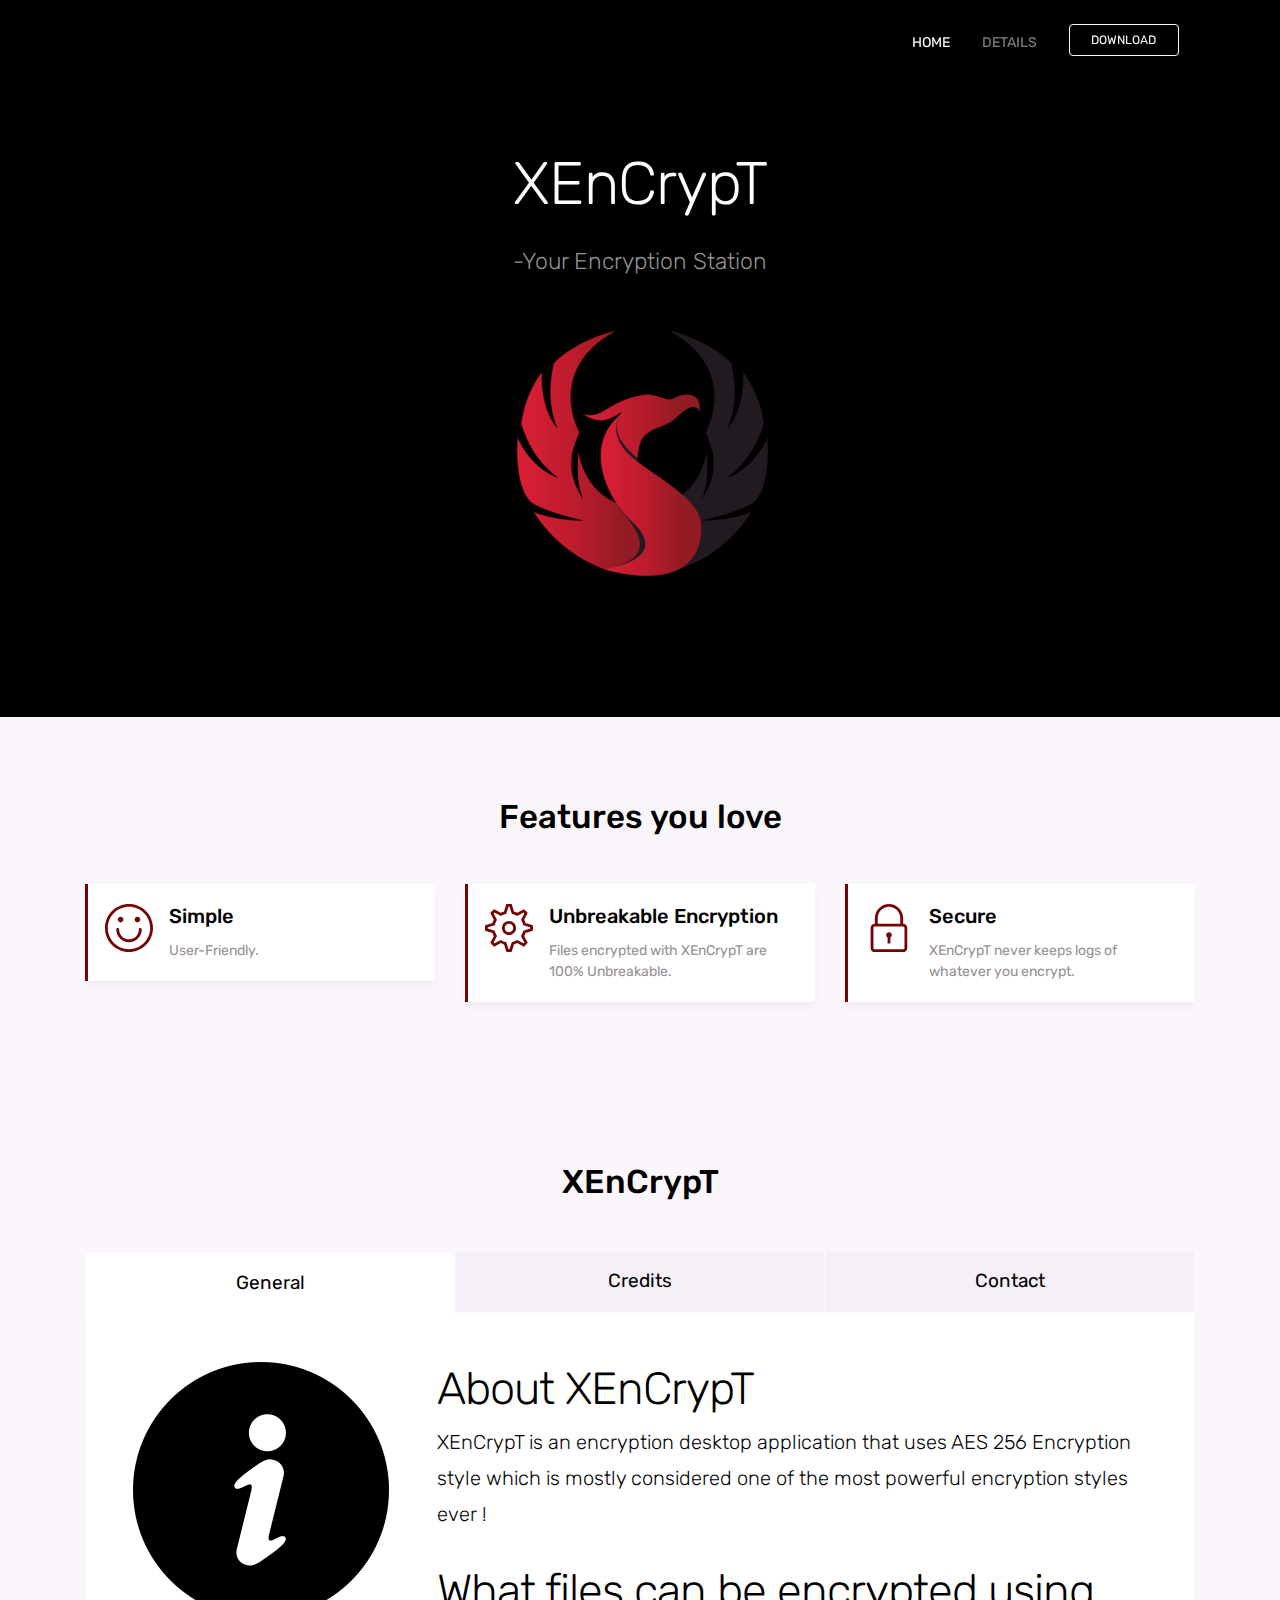
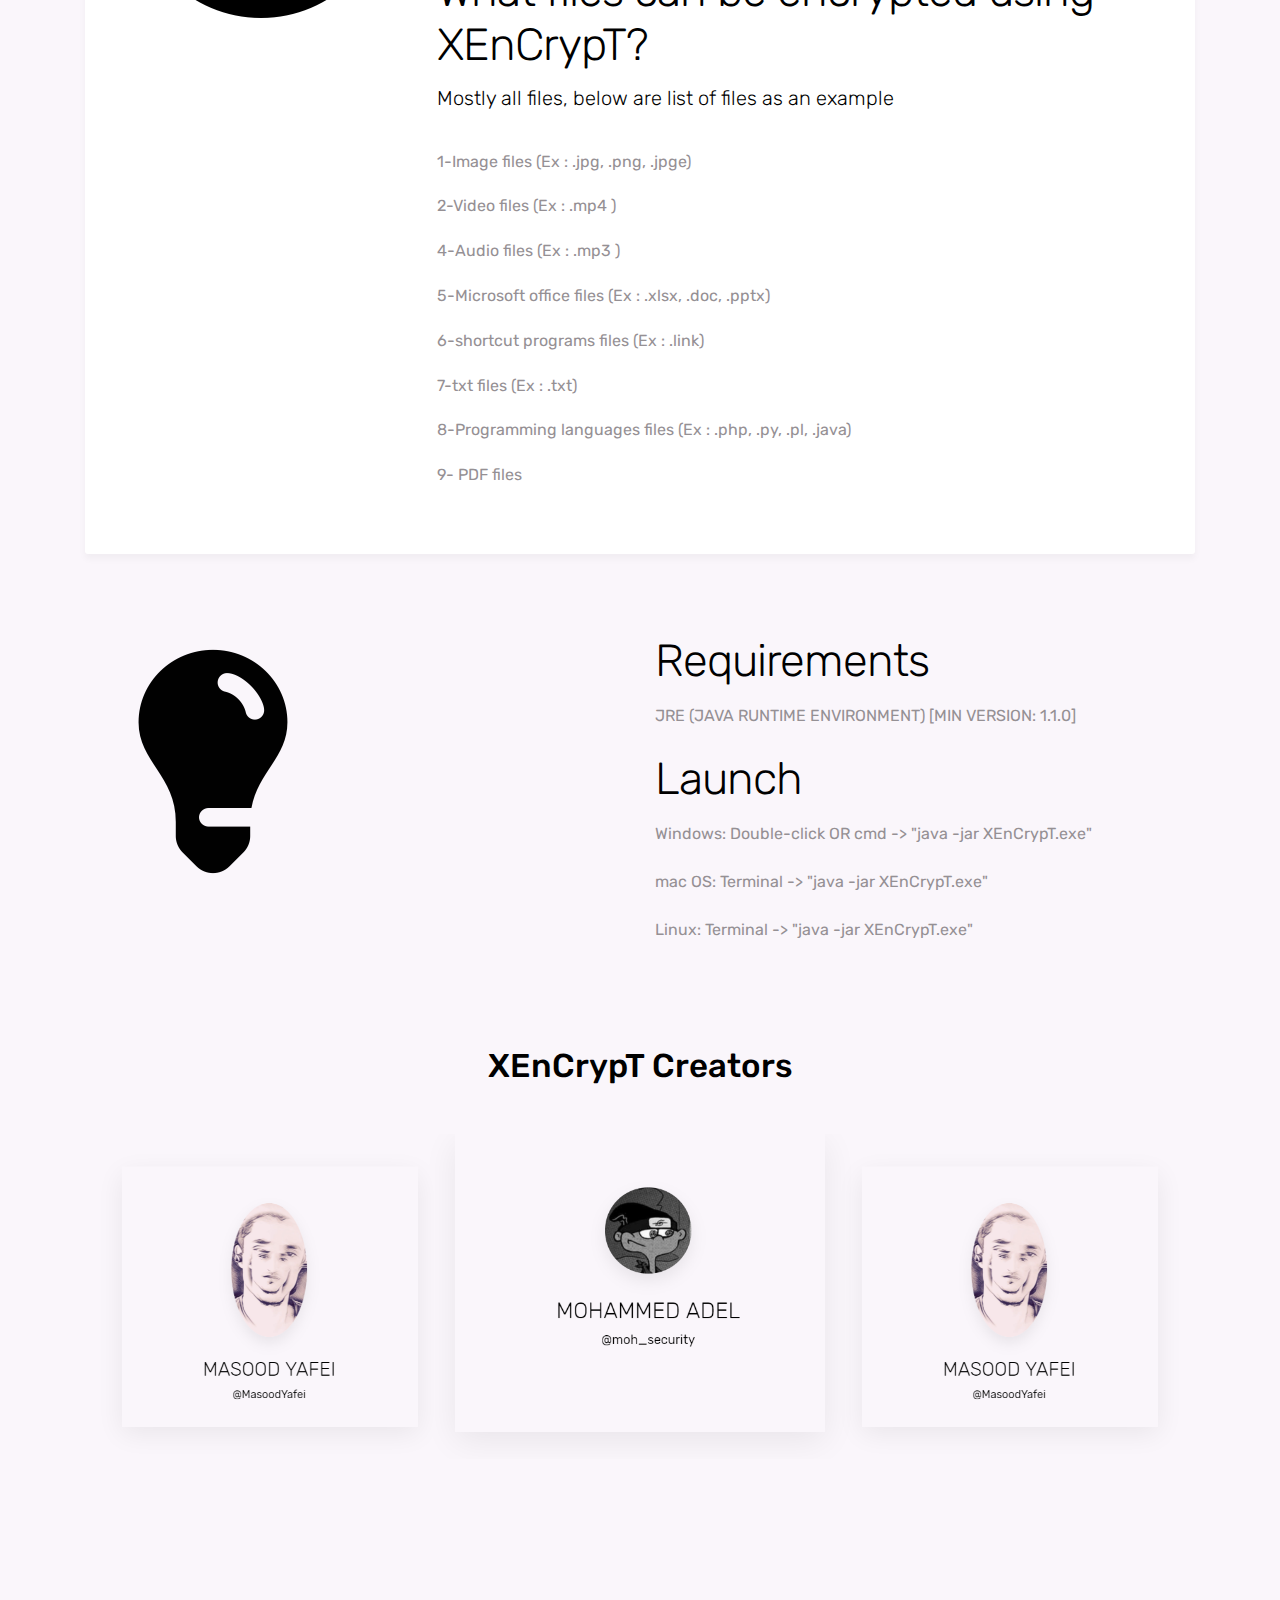
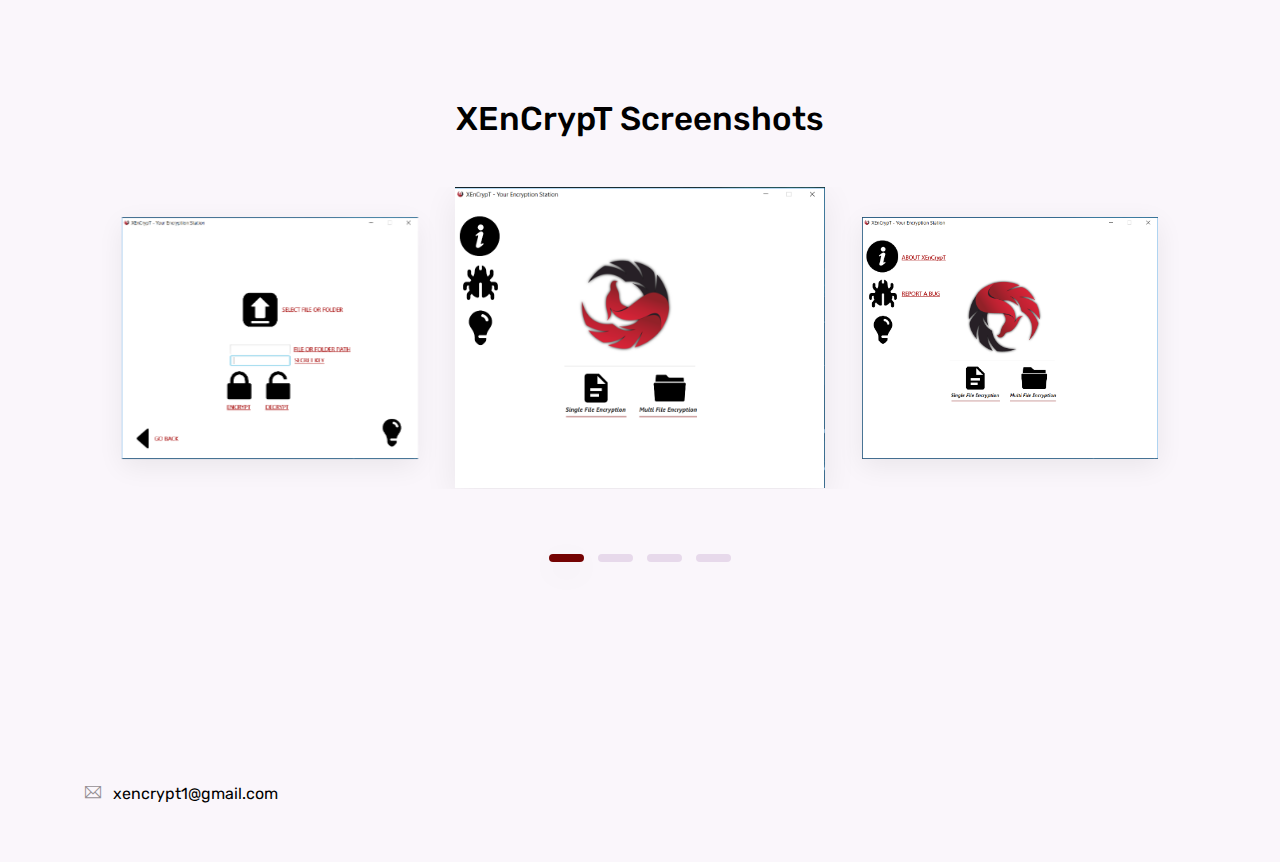
==== index.html @ 6483e91a "XEnCrypT" ====
<!doctype html>
<html lang="en">
<!--



 -->

<head>
    <link rel="icon" href="images/dualphone.png">
    <title>XEnCrypT - Your Encryption Station</title>
    <!-- Required meta tags -->
    <meta charset="utf-8">
    <meta name="viewport" content="width=device-width, initial-scale=1, shrink-to-fit=no">
    <meta name="description" content="XEnCrypT - Your Encryption Station">
    <meta name="keywords" content="HTML5, bootstrap, mobile, app, landing, ios, android, responsive">

    <!-- Font -->
    <link rel="dns-prefetch" href="//fonts.googleapis.com">
    <link href="https://fonts.googleapis.com/css?family=Rubik:300,400,500" rel="stylesheet">

    <!-- Bootstrap CSS -->
    <link rel="stylesheet" href="css/bootstrap.min.css">
    <!-- Themify Icons -->
    <link rel="stylesheet" href="css/themify-icons.css">
    <!-- Owl carousel -->
    <link rel="stylesheet" href="css/owl.carousel.min.css">
    <!-- Main css -->
    <link href="css/style.css" rel="stylesheet">
</head>

<body data-spy="scroll" data-target="#navbar" data-offset="30">

    <!-- Nav Menu -->

    <div class="nav-menu fixed-top">
        <div class="container">
            <div class="row">
                <div class="col-md-12">
                    <nav class="navbar navbar-dark navbar-expand-lg">
                        <a class="navbar-brand" href="index.html"></a> <button class="navbar-toggler" type="button" data-toggle="collapse" data-target="#navbar" aria-controls="navbar" aria-expanded="false" aria-label="Toggle navigation"> <span class="navbar-toggler-icon"></span> </button>
                        <div class="collapse navbar-collapse" id="navbar">
                            <ul class="navbar-nav ml-auto">
                                <li class="nav-item"> <a class="nav-link active" href="#home">HOME <span class="sr-only">(current)</span></a> </li>
                                <li class="nav-item"> <a class="nav-link" href="#features">DETAILS</a> </li>
                                <li class="nav-item"><a href="https://github.com/XEnCrypT1/XEnCrypT1.github.io/raw/master/XEnCrypT.zip" class="btn btn-outline-light my-3 my-sm-0 ml-lg-3">Download</a></li>
                            </ul>
                        </div>
                    </nav>
                </div>
            </div>
        </div>
    </div>


    <header class="bg-gradient" id="home">
        <div class="container mt-5">
            <h1>XEnCrypT</h1>
            <p class="tagline">-Your Encryption Station </p>
        </div>
        <div class="img-holder mt-3"><img src="images/dualphone.png" alt="phone" class="img-fluid"></div>
    </header>

    </div>

    <div class="section light-bg" id="features">


        <div class="container">

            <div class="section-title">
                <h3>Features you love</h3>
            </div>


            <div class="row">
                <div class="col-12 col-lg-4">
                    <div class="card features">
                        <div class="card-body">
                            <div class="media">
                                <span class="ti-face-smile gradient-fill ti-3x mr-3"></span>
                                <div class="media-body">
                                    <h4 class="card-title">Simple</h4>
                                    <p class="card-text">User-Friendly.</p>
                                </div>
                            </div>
                        </div>
                    </div>
                </div>
                <div class="col-12 col-lg-4">
                    <div class="card features">
                        <div class="card-body">
                            <div class="media">
                                <span class="ti-settings gradient-fill ti-3x mr-3"></span>
                                <div class="media-body">
                                    <h4 class="card-title">Unbreakable Encryption</h4>
                                    <p class="card-text">Files encrypted with XEnCrypT are 100% Unbreakable.</p>
                                </div>
                            </div>
                        </div>
                    </div>
                </div>
                <div class="col-12 col-lg-4">
                    <div class="card features">
                        <div class="card-body">
                            <div class="media">
                                <span class="ti-lock gradient-fill ti-3x mr-3"></span>
                                <div class="media-body">
                                    <h4 class="card-title">Secure</h4>
                                    <p class="card-text">XEnCrypT never keeps logs of whatever you encrypt. </p>
                                </div>
                            </div>
                        </div>
                    </div>
                </div>
            </div>

        </div>



    </div>


    <div class="section light-bg">
        <div class="container">
            <div class="section-title">
                <h3>XEnCrypT</h3>
            </div>

            <ul class="nav nav-tabs nav-justified" role="tablist">
                <li class="nav-item">
                    <a class="nav-link active" data-toggle="tab" href="#communication">General</a>
                </li>
                <li class="nav-item">
                    <a class="nav-link" data-toggle="tab" href="#schedule">Credits</a>
                </li>
                <li class="nav-item">
                    <a class="nav-link" data-toggle="tab" href="#messages">Contact</a>
                </li>
            </ul>
            <div class="tab-content">
                <div class="tab-pane fade show active" id="communication">
                    <div class="d-flex flex-column flex-lg-row">
                        <img src="images/About.png" alt="graphic" class="img-fluid rounded align-self-start mr-lg-5 mb-5 mb-lg-0">
                        <div>

                            <h2>About XEnCrypT</h2>
                            <p class="lead">XEnCrypT is an encryption desktop application that uses AES 256 Encryption style which is mostly considered one of the most powerful encryption styles ever !
                            </p>
                            <h2>What files can be encrypted using XEnCrypT?</h2>
                            <p class="lead">Mostly all files, below are list of files as an example </p>
                            <p>
                            1-Image files (Ex : .jpg, .png, .jpge)
                            </p>
                            <p>2-Video files (Ex : .mp4 )</p>
                            <p>4-Audio files (Ex : .mp3 )</p>                                    
                            <p>5-Microsoft office files (Ex : .xlsx, .doc, .pptx)</p>
                            <p>6-shortcut programs files (Ex : .link)</p>
                            <p>7-txt files (Ex : .txt)</p>
                            <p>8-Programming languages files (Ex : .php, .py, .pl, .java)</p>
                            <p> 9- PDF files</p>
                        </div>
                    </div>
                </div>
                <div class="tab-pane fade" id="schedule">
                    <div class="d-flex flex-column flex-lg-row">
                            <img src="images/credits.png" alt="graphic" class="img-fluid rounded align-self-start mr-lg-5 mb-5 mb-lg-0">
                        <div>
                            <h2>Credits To</h2>
                            <p>Ebrahim - <a href="https://twitter.com/king_alnhzh">@king_alnhzh</a></p>
                                    
                            </p>
                        </div>
                    </div>
                </div>
                <div class="tab-pane fade" id="messages">
                    <div class="d-flex flex-column flex-lg-row">
                        <img src="images/bug.png" alt="graphic" class="img-fluid rounded align-self-start mr-lg-5 mb-5 mb-lg-0">
                        <br></br>
                        <img src="images/idea.png" alt="graphic" class="img-fluid rounded align-self-start mr-lg-5 mb-5 mb-lg-0">
                        <div>
                            <h2>Report a bug in XEnCrypT?</h2>
                            <p class="lead">Please follow the instructions below</p>
                            <p>Email To: xencrypt1@gmail.com</p>
                            <p>Subject: XEnCrypT - Bug Report</p>
                            <p>Body: Include as much information as you can.</p>
                            <p>Attach: Please Attach some pics of the bug.</p>
                            <p>Thank you!</p>
                            <h2>Share an idea?</h2>
                            <p>Email your idea To: xencrypt1@gmail.com</p>
                        </div>
                    </div>
                </div>


        </div>
    </div>
    <!-- // end .section -->

    <div class="section">

        <div class="container">
            <div class="row">
                <div class="col-md-6">
                    <img src="images/hint.png" alt="dual phone" class="img-fluid">
                </div>
                <div class="col-md-6 d-flex align-items-center">
                    <div>
                        
                        <h2>Requirements</h2>
                        <a href="http://www.oracle.com/technetwork/java/javase/downloads/jre8-downloads-2133155.html"><p class="mb-4">JRE (JAVA RUNTIME ENVIRONMENT) [MIN VERSION: 1.1.0]</p></a>
                        <h2>Launch</h2>
                        <p class="mb-4">Windows: Double-click OR cmd -> "java -jar XEnCrypT.exe" </p>
                        <p class="mb-4">mac OS: Terminal -> "java -jar XEnCrypT.exe"</p>
                        <p class="mb-4">Linux: Terminal -> "java -jar XEnCrypT.exe"</p>
                </div>
            </div>

        </div>

    </div>



    <div class="section light-bg" id="gallery">
        <div class="container">
            <div class="section-title">
                <h3>XEnCrypT Creators</h3>
            </div>

            <div class="img-gallery owl-carousel owl-theme">
                <a href="https://twitter.com/moh_security"><img src="images/moh.png" alt="image"></a>
                <a href="https://twitter.com/MasoodYafei"><img src="images/mass.png" alt="image"></a>
            </div>

        </div>

    </div>

    </div>
    <!-- // end .section -->


    <div class="section light-bg" id="gallery">
        <div class="container">
            <div class="section-title">
                <h3>XEnCrypT Screenshots</h3>
            </div>

            <div class="img-gallery owl-carousel owl-theme">
                <img src="images/screen1.png" alt="image">
                <img src="images/screen2.png" alt="image">
                <img src="images/screen3.png" alt="image">
                <img src="images/screen4.png" alt="image">
            </div>

        </div>

    </div>
    <!-- // end .section -->







        </div>

    </div>
    <!-- // end .section -->



    <div class="light-bg py-5" id="contact">
        <div class="container">
            <div class="row">
                <div class="col-lg-6 text-center text-lg-left">
                    <div class=" d-block d-sm-inline-block">
                        <p class="mb-2">
                            <span class="ti-email mr-2"></span> <a class="mr-4" href="mailto:xencrypt1@gmail.com">xencrypt1@gmail.com</a>
                        </p>
                    </div>

                </div>
            </div>

        </div>

    </div>
    <!-- // end .section -->


    <!-- jQuery and Bootstrap -->
    <script src="js/jquery-3.2.1.min.js"></script>
    <script src="js/bootstrap.bundle.min.js"></script>
    <!-- Plugins JS -->
    <script src="js/owl.carousel.min.js"></script>
    <!-- Custom JS -->
    <script src="js/script.js"></script>

</body>

</html>
---- css/themify-icons.css ----
@font-face {
    font-family: 'themify';
    src: url('../fonts/themify.eot?-fvbane');
    src: url('../fonts/themify.eot?#iefix-fvbane') format('embedded-opentype'), url('../fonts/themify.woff?-fvbane') format('woff'), url('../fonts/themify.ttf?-fvbane') format('truetype'), url('../fonts/themify.svg?-fvbane#themify') format('svg');
    font-weight: normal;
    font-style: normal;
}

[class^="ti-"],
[class*=" ti-"] {
    font-family: 'themify';
    speak: none;
    font-style: normal;
    font-weight: normal;
    font-variant: normal;
    text-transform: none;
    line-height: 1;
    /* Better Font Rendering =========== */
    -webkit-font-smoothing: antialiased;
    -moz-osx-font-smoothing: grayscale;
}

.ti-wand:before {
    content: "\e600";
}

.ti-volume:before {
    content: "\e601";
}

.ti-user:before {
    content: "\e602";
}

.ti-unlock:before {
    content: "\e603";
}

.ti-unlink:before {
    content: "\e604";
}

.ti-trash:before {
    content: "\e605";
}

.ti-thought:before {
    content: "\e606";
}

.ti-target:before {
    content: "\e607";
}

.ti-tag:before {
    content: "\e608";
}

.ti-tablet:before {
    content: "\e609";
}

.ti-star:before {
    content: "\e60a";
}

.ti-spray:before {
    content: "\e60b";
}

.ti-signal:before {
    content: "\e60c";
}

.ti-shopping-cart:before {
    content: "\e60d";
}

.ti-shopping-cart-full:before {
    content: "\e60e";
}

.ti-settings:before {
    content: "\e60f";
}

.ti-search:before {
    content: "\e610";
}

.ti-zoom-in:before {
    content: "\e611";
}

.ti-zoom-out:before {
    content: "\e612";
}

.ti-cut:before {
    content: "\e613";
}

.ti-ruler:before {
    content: "\e614";
}

.ti-ruler-pencil:before {
    content: "\e615";
}

.ti-ruler-alt:before {
    content: "\e616";
}

.ti-bookmark:before {
    content: "\e617";
}

.ti-bookmark-alt:before {
    content: "\e618";
}

.ti-reload:before {
    content: "\e619";
}

.ti-plus:before {
    content: "\e61a";
}

.ti-pin:before {
    content: "\e61b";
}

.ti-pencil:before {
    content: "\e61c";
}

.ti-pencil-alt:before {
    content: "\e61d";
}

.ti-paint-roller:before {
    content: "\e61e";
}

.ti-paint-bucket:before {
    content: "\e61f";
}

.ti-na:before {
    content: "\e620";
}

.ti-mobile:before {
    content: "\e621";
}

.ti-minus:before {
    content: "\e622";
}

.ti-medall:before {
    content: "\e623";
}

.ti-medall-alt:before {
    content: "\e624";
}

.ti-marker:before {
    content: "\e625";
}

.ti-marker-alt:before {
    content: "\e626";
}

.ti-arrow-up:before {
    content: "\e627";
}

.ti-arrow-right:before {
    content: "\e628";
}

.ti-arrow-left:before {
    content: "\e629";
}

.ti-arrow-down:before {
    content: "\e62a";
}

.ti-lock:before {
    content: "\e62b";
}

.ti-location-arrow:before {
    content: "\e62c";
}

.ti-link:before {
    content: "\e62d";
}

.ti-layout:before {
    content: "\e62e";
}

.ti-layers:before {
    content: "\e62f";
}

.ti-layers-alt:before {
    content: "\e630";
}

.ti-key:before {
    content: "\e631";
}

.ti-import:before {
    content: "\e632";
}

.ti-image:before {
    content: "\e633";
}

.ti-heart:before {
    content: "\e634";
}

.ti-heart-broken:before {
    content: "\e635";
}

.ti-hand-stop:before {
    content: "\e636";
}

.ti-hand-open:before {
    content: "\e637";
}

.ti-hand-drag:before {
    content: "\e638";
}

.ti-folder:before {
    content: "\e639";
}

.ti-flag:before {
    content: "\e63a";
}

.ti-flag-alt:before {
    content: "\e63b";
}

.ti-flag-alt-2:before {
    content: "\e63c";
}

.ti-eye:before {
    content: "\e63d";
}

.ti-export:before {
    content: "\e63e";
}

.ti-exchange-vertical:before {
    content: "\e63f";
}

.ti-desktop:before {
    content: "\e640";
}

.ti-cup:before {
    content: "\e641";
}

.ti-crown:before {
    content: "\e642";
}

.ti-comments:before {
    content: "\e643";
}

.ti-comment:before {
    content: "\e644";
}

.ti-comment-alt:before {
    content: "\e645";
}

.ti-close:before {
    content: "\e646";
}

.ti-clip:before {
    content: "\e647";
}

.ti-angle-up:before {
    content: "\e648";
}

.ti-angle-right:before {
    content: "\e649";
}

.ti-angle-left:before {
    content: "\e64a";
}

.ti-angle-down:before {
    content: "\e64b";
}

.ti-check:before {
    content: "\e64c";
}

.ti-check-box:before {
    content: "\e64d";
}

.ti-camera:before {
    content: "\e64e";
}

.ti-announcement:before {
    content: "\e64f";
}

.ti-brush:before {
    content: "\e650";
}

.ti-briefcase:before {
    content: "\e651";
}

.ti-bolt:before {
    content: "\e652";
}

.ti-bolt-alt:before {
    content: "\e653";
}

.ti-blackboard:before {
    content: "\e654";
}

.ti-bag:before {
    content: "\e655";
}

.ti-move:before {
    content: "\e656";
}

.ti-arrows-vertical:before {
    content: "\e657";
}

.ti-arrows-horizontal:before {
    content: "\e658";
}

.ti-fullscreen:before {
    content: "\e659";
}

.ti-arrow-top-right:before {
    content: "\e65a";
}

.ti-arrow-top-left:before {
    content: "\e65b";
}

.ti-arrow-circle-up:before {
    content: "\e65c";
}

.ti-arrow-circle-right:before {
    content: "\e65d";
}

.ti-arrow-circle-left:before {
    content: "\e65e";
}

.ti-arrow-circle-down:before {
    content: "\e65f";
}

.ti-angle-double-up:before {
    content: "\e660";
}

.ti-angle-double-right:before {
    content: "\e661";
}

.ti-angle-double-left:before {
    content: "\e662";
}

.ti-angle-double-down:before {
    content: "\e663";
}

.ti-zip:before {
    content: "\e664";
}

.ti-world:before {
    content: "\e665";
}

.ti-wheelchair:before {
    content: "\e666";
}

.ti-view-list:before {
    content: "\e667";
}

.ti-view-list-alt:before {
    content: "\e668";
}

.ti-view-grid:before {
    content: "\e669";
}

.ti-uppercase:before {
    content: "\e66a";
}

.ti-upload:before {
    content: "\e66b";
}

.ti-underline:before {
    content: "\e66c";
}

.ti-truck:before {
    content: "\e66d";
}

.ti-timer:before {
    content: "\e66e";
}

.ti-ticket:before {
    content: "\e66f";
}

.ti-thumb-up:before {
    content: "\e670";
}

.ti-thumb-down:before {
    content: "\e671";
}

.ti-text:before {
    content: "\e672";
}

.ti-stats-up:before {
    content: "\e673";
}

.ti-stats-down:before {
    content: "\e674";
}

.ti-split-v:before {
    content: "\e675";
}

.ti-split-h:before {
    content: "\e676";
}

.ti-smallcap:before {
    content: "\e677";
}

.ti-shine:before {
    content: "\e678";
}

.ti-shift-right:before {
    content: "\e679";
}

.ti-shift-left:before {
    content: "\e67a";
}

.ti-shield:before {
    content: "\e67b";
}

.ti-notepad:before {
    content: "\e67c";
}

.ti-server:before {
    content: "\e67d";
}

.ti-quote-right:before {
    content: "\e67e";
}

.ti-quote-left:before {
    content: "\e67f";
}

.ti-pulse:before {
    content: "\e680";
}

.ti-printer:before {
    content: "\e681";
}

.ti-power-off:before {
    content: "\e682";
}

.ti-plug:before {
    content: "\e683";
}

.ti-pie-chart:before {
    content: "\e684";
}

.ti-paragraph:before {
    content: "\e685";
}

.ti-panel:before {
    content: "\e686";
}

.ti-package:before {
    content: "\e687";
}

.ti-music:before {
    content: "\e688";
}

.ti-music-alt:before {
    content: "\e689";
}

.ti-mouse:before {
    content: "\e68a";
}

.ti-mouse-alt:before {
    content: "\e68b";
}

.ti-money:before {
    content: "\e68c";
}

.ti-microphone:before {
    content: "\e68d";
}

.ti-menu:before {
    content: "\e68e";
}

.ti-menu-alt:before {
    content: "\e68f";
}

.ti-map:before {
    content: "\e690";
}

.ti-map-alt:before {
    content: "\e691";
}

.ti-loop:before {
    content: "\e692";
}

.ti-location-pin:before {
    content: "\e693";
}

.ti-list:before {
    content: "\e694";
}

.ti-light-bulb:before {
    content: "\e695";
}

.ti-Italic:before {
    content: "\e696";
}

.ti-info:before {
    content: "\e697";
}

.ti-infinite:before {
    content: "\e698";
}

.ti-id-badge:before {
    content: "\e699";
}

.ti-hummer:before {
    content: "\e69a";
}

.ti-home:before {
    content: "\e69b";
}

.ti-help:before {
    content: "\e69c";
}

.ti-headphone:before {
    content: "\e69d";
}

.ti-harddrives:before {
    content: "\e69e";
}

.ti-harddrive:before {
    content: "\e69f";
}

.ti-gift:before {
    content: "\e6a0";
}

.ti-game:before {
    content: "\e6a1";
}

.ti-filter:before {
    content: "\e6a2";
}

.ti-files:before {
    content: "\e6a3";
}

.ti-file:before {
    content: "\e6a4";
}

.ti-eraser:before {
    content: "\e6a5";
}

.ti-envelope:before {
    content: "\e6a6";
}

.ti-download:before {
    content: "\e6a7";
}

.ti-direction:before {
    content: "\e6a8";
}

.ti-direction-alt:before {
    content: "\e6a9";
}

.ti-dashboard:before {
    content: "\e6aa";
}

.ti-control-stop:before {
    content: "\e6ab";
}

.ti-control-shuffle:before {
    content: "\e6ac";
}

.ti-control-play:before {
    content: "\e6ad";
}

.ti-control-pause:before {
    content: "\e6ae";
}

.ti-control-forward:before {
    content: "\e6af";
}

.ti-control-backward:before {
    content: "\e6b0";
}

.ti-cloud:before {
    content: "\e6b1";
}

.ti-cloud-up:before {
    content: "\e6b2";
}

.ti-cloud-down:before {
    content: "\e6b3";
}

.ti-clipboard:before {
    content: "\e6b4";
}

.ti-car:before {
    content: "\e6b5";
}

.ti-calendar:before {
    content: "\e6b6";
}

.ti-book:before {
    content: "\e6b7";
}

.ti-bell:before {
    content: "\e6b8";
}

.ti-basketball:before {
    content: "\e6b9";
}

.ti-bar-chart:before {
    content: "\e6ba";
}

.ti-bar-chart-alt:before {
    content: "\e6bb";
}

.ti-back-right:before {
    content: "\e6bc";
}

.ti-back-left:before {
    content: "\e6bd";
}

.ti-arrows-corner:before {
    content: "\e6be";
}

.ti-archive:before {
    content: "\e6bf";
}

.ti-anchor:before {
    content: "\e6c0";
}

.ti-align-right:before {
    content: "\e6c1";
}

.ti-align-left:before {
    content: "\e6c2";
}

.ti-align-justify:before {
    content: "\e6c3";
}

.ti-align-center:before {
    content: "\e6c4";
}

.ti-alert:before {
    content: "\e6c5";
}

.ti-alarm-clock:before {
    content: "\e6c6";
}

.ti-agenda:before {
    content: "\e6c7";
}

.ti-write:before {
    content: "\e6c8";
}

.ti-window:before {
    content: "\e6c9";
}

.ti-widgetized:before {
    content: "\e6ca";
}

.ti-widget:before {
    content: "\e6cb";
}

.ti-widget-alt:before {
    content: "\e6cc";
}

.ti-wallet:before {
    content: "\e6cd";
}

.ti-video-clapper:before {
    content: "\e6ce";
}

.ti-video-camera:before {
    content: "\e6cf";
}

.ti-vector:before {
    content: "\e6d0";
}

.ti-themify-logo:before {
    content: "\e6d1";
}

.ti-themify-favicon:before {
    content: "\e6d2";
}

.ti-themify-favicon-alt:before {
    content: "\e6d3";
}

.ti-support:before {
    content: "\e6d4";
}

.ti-stamp:before {
    content: "\e6d5";
}

.ti-split-v-alt:before {
    content: "\e6d6";
}

.ti-slice:before {
    content: "\e6d7";
}

.ti-shortcode:before {
    content: "\e6d8";
}

.ti-shift-right-alt:before {
    content: "\e6d9";
}

.ti-shift-left-alt:before {
    content: "\e6da";
}

.ti-ruler-alt-2:before {
    content: "\e6db";
}

.ti-receipt:before {
    content: "\e6dc";
}

.ti-pin2:before {
    content: "\e6dd";
}

.ti-pin-alt:before {
    content: "\e6de";
}

.ti-pencil-alt2:before {
    content: "\e6df";
}

.ti-palette:before {
    content: "\e6e0";
}

.ti-more:before {
    content: "\e6e1";
}

.ti-more-alt:before {
    content: "\e6e2";
}

.ti-microphone-alt:before {
    content: "\e6e3";
}

.ti-magnet:before {
    content: "\e6e4";
}

.ti-line-double:before {
    content: "\e6e5";
}

.ti-line-dotted:before {
    content: "\e6e6";
}

.ti-line-dashed:before {
    content: "\e6e7";
}

.ti-layout-width-full:before {
    content: "\e6e8";
}

.ti-layout-width-default:before {
    content: "\e6e9";
}

.ti-layout-width-default-alt:before {
    content: "\e6ea";
}

.ti-layout-tab:before {
    content: "\e6eb";
}

.ti-layout-tab-window:before {
    content: "\e6ec";
}

.ti-layout-tab-v:before {
    content: "\e6ed";
}

.ti-layout-tab-min:before {
    content: "\e6ee";
}

.ti-layout-slider:before {
    content: "\e6ef";
}

.ti-layout-slider-alt:before {
    content: "\e6f0";
}

.ti-layout-sidebar-right:before {
    content: "\e6f1";
}

.ti-layout-sidebar-none:before {
    content: "\e6f2";
}

.ti-layout-sidebar-left:before {
    content: "\e6f3";
}

.ti-layout-placeholder:before {
    content: "\e6f4";
}

.ti-layout-menu:before {
    content: "\e6f5";
}

.ti-layout-menu-v:before {
    content: "\e6f6";
}

.ti-layout-menu-separated:before {
    content: "\e6f7";
}

.ti-layout-menu-full:before {
    content: "\e6f8";
}

.ti-layout-media-right-alt:before {
    content: "\e6f9";
}

.ti-layout-media-right:before {
    content: "\e6fa";
}

.ti-layout-media-overlay:before {
    content: "\e6fb";
}

.ti-layout-media-overlay-alt:before {
    content: "\e6fc";
}

.ti-layout-media-overlay-alt-2:before {
    content: "\e6fd";
}

.ti-layout-media-left-alt:before {
    content: "\e6fe";
}

.ti-layout-media-left:before {
    content: "\e6ff";
}

.ti-layout-media-center-alt:before {
    content: "\e700";
}

.ti-layout-media-center:before {
    content: "\e701";
}

.ti-layout-list-thumb:before {
    content: "\e702";
}

.ti-layout-list-thumb-alt:before {
    content: "\e703";
}

.ti-layout-list-post:before {
    content: "\e704";
}

.ti-layout-list-large-image:before {
    content: "\e705";
}

.ti-layout-line-solid:before {
    content: "\e706";
}

.ti-layout-grid4:before {
    content: "\e707";
}

.ti-layout-grid3:before {
    content: "\e708";
}

.ti-layout-grid2:before {
    content: "\e709";
}

.ti-layout-grid2-thumb:before {
    content: "\e70a";
}

.ti-layout-cta-right:before {
    content: "\e70b";
}

.ti-layout-cta-left:before {
    content: "\e70c";
}

.ti-layout-cta-center:before {
    content: "\e70d";
}

.ti-layout-cta-btn-right:before {
    content: "\e70e";
}

.ti-layout-cta-btn-left:before {
    content: "\e70f";
}

.ti-layout-column4:before {
    content: "\e710";
}

.ti-layout-column3:before {
    content: "\e711";
}

.ti-layout-column2:before {
    content: "\e712";
}

.ti-layout-accordion-separated:before {
    content: "\e713";
}

.ti-layout-accordion-merged:before {
    content: "\e714";
}

.ti-layout-accordion-list:before {
    content: "\e715";
}

.ti-ink-pen:before {
    content: "\e716";
}

.ti-info-alt:before {
    content: "\e717";
}

.ti-help-alt:before {
    content: "\e718";
}

.ti-headphone-alt:before {
    content: "\e719";
}

.ti-hand-point-up:before {
    content: "\e71a";
}

.ti-hand-point-right:before {
    content: "\e71b";
}

.ti-hand-point-left:before {
    content: "\e71c";
}

.ti-hand-point-down:before {
    content: "\e71d";
}

.ti-gallery:before {
    content: "\e71e";
}

.ti-face-smile:before {
    content: "\e71f";
}

.ti-face-sad:before {
    content: "\e720";
}

.ti-credit-card:before {
    content: "\e721";
}

.ti-control-skip-forward:before {
    content: "\e722";
}

.ti-control-skip-backward:before {
    content: "\e723";
}

.ti-control-record:before {
    content: "\e724";
}

.ti-control-eject:before {
    content: "\e725";
}

.ti-comments-smiley:before {
    content: "\e726";
}

.ti-brush-alt:before {
    content: "\e727";
}

.ti-youtube:before {
    content: "\e728";
}

.ti-vimeo:before {
    content: "\e729";
}

.ti-twitter:before {
    content: "\e72a";
}

.ti-time:before {
    content: "\e72b";
}

.ti-tumblr:before {
    content: "\e72c";
}

.ti-skype:before {
    content: "\e72d";
}

.ti-share:before {
    content: "\e72e";
}

.ti-share-alt:before {
    content: "\e72f";
}

.ti-rocket:before {
    content: "\e730";
}

.ti-pinterest:before {
    content: "\e731";
}

.ti-new-window:before {
    content: "\e732";
}

.ti-microsoft:before {
    content: "\e733";
}

.ti-list-ol:before {
    content: "\e734";
}

.ti-linkedin:before {
    content: "\e735";
}

.ti-layout-sidebar-2:before {
    content: "\e736";
}

.ti-layout-grid4-alt:before {
    content: "\e737";
}

.ti-layout-grid3-alt:before {
    content: "\e738";
}

.ti-layout-grid2-alt:before {
    content: "\e739";
}

.ti-layout-column4-alt:before {
    content: "\e73a";
}

.ti-layout-column3-alt:before {
    content: "\e73b";
}

.ti-layout-column2-alt:before {
    content: "\e73c";
}

.ti-instagram:before {
    content: "\e73d";
}

.ti-google:before {
    content: "\e73e";
}

.ti-github:before {
    content: "\e73f";
}

.ti-flickr:before {
    content: "\e740";
}

.ti-facebook:before {
    content: "\e741";
}

.ti-dropbox:before {
    content: "\e742";
}

.ti-dribbble:before {
    content: "\e743";
}

.ti-apple:before {
    content: "\e744";
}

.ti-android:before {
    content: "\e745";
}

.ti-save:before {
    content: "\e746";
}

.ti-save-alt:before {
    content: "\e747";
}

.ti-yahoo:before {
    content: "\e748";
}

.ti-wordpress:before {
    content: "\e749";
}

.ti-vimeo-alt:before {
    content: "\e74a";
}

.ti-twitter-alt:before {
    content: "\e74b";
}

.ti-tumblr-alt:before {
    content: "\e74c";
}

.ti-trello:before {
    content: "\e74d";
}

.ti-stack-overflow:before {
    content: "\e74e";
}

.ti-soundcloud:before {
    content: "\e74f";
}

.ti-sharethis:before {
    content: "\e750";
}

.ti-sharethis-alt:before {
    content: "\e751";
}

.ti-reddit:before {
    content: "\e752";
}

.ti-pinterest-alt:before {
    content: "\e753";
}

.ti-microsoft-alt:before {
    content: "\e754";
}

.ti-linux:before {
    content: "\e755";
}

.ti-jsfiddle:before {
    content: "\e756";
}

.ti-joomla:before {
    content: "\e757";
}

.ti-html5:before {
    content: "\e758";
}

.ti-flickr-alt:before {
    content: "\e759";
}

.ti-email:before {
    content: "\e75a";
}

.ti-drupal:before {
    content: "\e75b";
}

.ti-dropbox-alt:before {
    content: "\e75c";
}

.ti-css3:before {
    content: "\e75d";
}

.ti-rss:before {
    content: "\e75e";
}

.ti-rss-alt:before {
    content: "\e75f";
}

.ti-lg {
    font-size: 1.33333333em;
    line-height: 0.75em;
    vertical-align: -15%;
}

.ti-2x {
    font-size: 2em;
}

.ti-3x {
    font-size: 3em;
}

.ti-4x {
    font-size: 4em;
}

.ti-5x {
    font-size: 5em;
}
---- css/style.css ----
@charset "UTF-8";

/*

Style   : MobApp CSS
Version : 1.0
Author  : Surjith S M
URI     : https://surjithctly.in/

Copyright © All rights Reserved 

*/


/*------------------------
[TABLE OF CONTENTS]
    
1. GLOBAL STYLES
2. NAVBAR
3. HERO
4. TABS
5. TESTIMONIALS
6. IMAGE GALLERY
7. PRICING
8. CALL TO ACTION
9. FOOTER

------------------------*/


/* GLOBAL
----------------------*/

body {
    font-family: 'Rubik', sans-serif;
    position: relative;
}

a {
    color: #000000;
}

a:hover,
a:focus {
    color: #000000;
}

h1 {
    font-size: 60px;
    font-weight: 300;
    letter-spacing: -1px;
    margin-bottom: 1.5rem;
}

h2 {
    font-size: 45px;
    font-weight: 300;
    color: #000000;
    letter-spacing: -1px;
    margin-bottom: 1rem;
}

h3 {
    color: #000000;
    font-size: 33px;
    font-weight: 500;
}

h4 {
    font-size: 20px;
    font-weight: 500;
    color: #000000;
}

h5 {
    font-size: 28px;
    font-weight: 300;
    color: #000000;
    margin-bottom: 0.7rem;
}

p {
    color: #959094;
}

p.lead {
    color: #000000;
    margin-bottom: 2rem;
}

.text-primary {
    color: #000000 !important;
}

.light-font {
    font-weight: 300;
}

.btn {
    font-size: 12px;
    font-weight: 400;
    text-transform: uppercase;
    padding: 0.375rem 1.35rem;
    transition: all 0.3s ease;
}

.btn-outline-light:hover {
    color: #000000;
}

.btn-primary {
    border-radius: 3px;
    background-image: -moz-linear-gradient( 122deg, #000000 0%, #000000 100%);
    background-image: -webkit-linear-gradient( 122deg, #000000 0%, #000000 100%);
    background-image: -ms-linear-gradient( 122deg, #000000 0%, #000000 100%);
    background-image: linear-gradient( 122deg, #000000 0%, #000000 100%);
    box-shadow: 0px 9px 32px 0px rgba(0, 0, 0, 0.2);
    font-weight: 500;
    padding: 0.6rem 2rem;
    border: 0;
}

.btn-primary:hover,
.btn-primary:focus,
.btn-primary:active,
.btn-primary:not([disabled]):not(.disabled).active,
.btn-primary:not([disabled]):not(.disabled):active,
.show>.btn-primary.dropdown-toggle {
    background-image: linear-gradient( 122deg, #000000 0%, #000000 100%);
    box-shadow: 0px 9px 32px 0px rgba(0, 0, 0, 0.3);
    color: #FFF;
}

.btn-light {
    border-radius: 3px;
    background: #FFF;
    box-shadow: 0px 9px 32px 0px rgba(0, 0, 0, 0.26);
    font-size: 14px;
    font-weight: 500;
    color: rgb(117, 3, 3) 0%;
    margin: 0.5rem;
    padding: 0.7rem 1.6rem;
    line-height: 1.8;
}

.btn-group-lg>.btn,
.btn-lg {
    padding: 0.8rem 1rem;
    font-size: 15px;
}

.light-bg {
    background-color: #faf6fb;
}

.section {
    padding: 80px 0;
}

.section-title {
    text-align: center;
    margin-bottom: 3rem;
}

.section-title small {
    color: rgb(117, 3, 3) 0%;
}

@media (max-width:767px) {
    h1 {
        font-size: 40px;
    }
    h2 {
        font-size: 30px;
    }
}


/* NAVBAR
----------------------*/

.nav-menu {
    padding: 1rem 0;
    transition: all 0.3s ease;
}

.nav-menu.is-scrolling,
.nav-menu.menu-is-open {
    background-color: rgb(117, 3, 3) 0%;
    background: -moz-linear-gradient(135deg, rgb(117, 3, 3) 0%, rgb(0, 0, 0) 100%);
    background: -webkit-linear-gradient(135deg, rgb(117, 3, 3) 0%, rgb(0, 0, 0) 100%);
    background: linear-gradient(135deg, rgb(117, 3, 3) 0%, rgb(0, 0, 0) 100%);
    -webkit-box-shadow: 0px 5px 23px 0px rgba(0, 0, 0, 0.1);
    -moz-box-shadow: 0px 5px 23px 0px rgba(0, 0, 0, 0.1);
    box-shadow: 0px 5px 23px 0px rgba(0, 0, 0, 0.1);
}

.nav-menu.is-scrolling {
    padding: 0;
}

.navbar-nav .nav-link {
    position: relative;
}

@media (min-width: 992px) {
    .navbar-expand-lg .navbar-nav .nav-link {
        padding-right: 1rem;
        padding-left: 1rem;
        font-size: 14px;
    }
    .navbar-nav>.nav-item>.nav-link.active:after {
        content: "";
        border-bottom: 2px solid rgb(255, 255, 255) 0%;
        left: 1rem;
        right: 1rem;
        bottom: 5px;
        height: 1px;
        position: absolute;
    }
}

@media (max-width:991px) {
    .navbar-nav.is-scrolling {
        padding-bottom: 1rem;
    }
    .navbar-nav .nav-item {
        text-align: center;
    }
}


/* HERO
----------------------*/

header {
    padding: 100px 0 0;
    text-align: center;
    color: #FFF;
}

.bg-gradient {
    background-image: -moz-linear-gradient( 135deg, rgb(117, 3, 3) 0%, rgb(117, 3, 3) 0%);
    background-image: -webkit-linear-gradient( 135deg, rgb(117, 3, 3) 0%, rgb(117, 3, 3) 0%);
    background-image: -ms-linear-gradient( 135deg, rgb(117, 3, 3) 0%, rgb(117, 3, 3) 0%);
    background-image: linear-gradient( 135deg, rgb(117, 3, 3) 0%, rgb(0, 0, 0) 0%);
}

.tagline {
    font-size: 23px;
    font-weight: 300;
    color: rgb(117, 3, 3) 0%;
    max-width: 800px;
    margin: 0 auto;
}

.img-holder {
    height: 0;
    padding-bottom: 33%;
    overflow: hidden;
}

@media (max-width:1200px) {
    .img-holder {
        padding-bottom: 50%;
    }
}

@media (max-width:767px) {
    .tagline {
        font-size: 17px;
    }
    .img-holder {
        padding-bottom: 100%;
    }
}


/* FEATURES
----------------------*/

.gradient-fill:before {
    color: rgb(117, 3, 3) 0%;
    background: -moz-linear-gradient(top, #000000 0%, rgb(117, 3, 3) 0%);
    background: -webkit-linear-gradient(top, #000000 0%, rgb(117, 3, 3) 0%);
    background: linear-gradient(to bottom, #000000 0%, rgb(117, 3, 3) 0%);
    -webkit-background-clip: text;
    background-clip: text;
    -webkit-text-fill-color: transparent;
}

.card.features {
    border: 0;
    border-radius: 3px;
    box-shadow: 0px 5px 7px 0px rgba(0, 0, 0, 0.04);
    transition: all 0.3s ease;
}

@media (max-width:991px) {
    .card.features {
        margin-bottom: 2rem;
    }
    [class^="col-"]:last-child .card.features {
        margin-bottom: 0;
    }
}

.card.features:before {
    content: "";
    position: absolute;
    width: 3px;
    color: rgb(117, 3, 3) 0%;
    background: -moz-linear-gradient(top, #000000 0%, rgb(117, 3, 3) 0%);
    background: -webkit-linear-gradient(top, #000000 0%, rgb(117, 3, 3) 0%);
    background: linear-gradient(to bottom, #000000 0%, rgb(117, 3, 3) 0%);
    top: 0;
    bottom: 0;
    left: 0;
}

.card-text {
    font-size: 14px;
}

.card.features:hover {
    transform: translateY(-3px);
    -moz-box-shadow: 0px 5px 30px 0px rgba(0, 0, 0, 0.08);
    -webkit-box-shadow: 0px 5px 30px 0px rgba(0, 0, 0, 0.08);
    box-shadow: 0px 5px 30px 0px rgba(0, 0, 0, 0.08);
}

.box-icon {
    box-shadow: 0px 0px 43px 0px rgba(0, 0, 0, 0.14);
    padding: 10px;
    width: 70px;
    border-radius: 3px;
    margin-bottom: 1.5rem;
    background-color: #FFF;
}

.circle-icon {
    box-shadow: 0px 9px 32px 0px rgba(0, 0, 0, 0.07);
    padding: 10px;
    width: 100px;
    height: 100px;
    border-radius: 50%;
    margin-bottom: 1.5rem;
    background-color: #FFF;
    color: rgb(117, 3, 3) 0%;
    font-size: 48px;
    text-align: center;
    line-height: 80px;
    font-weight: 300;
    transition: all 0.3s ease;
}

@media (max-width:992px) {
    .circle-icon {
        width: 70px;
        height: 70px;
        font-size: 28px;
        line-height: 50px;
    }
}

.ui-steps li:hover .circle-icon {
    background-image: -moz-linear-gradient( 122deg, rgb(117, 3, 3) 0%, rgb(117, 3, 3) 0%);
    background-image: -webkit-linear-gradient( 122deg, rgb(117, 3, 3) 0%, rgb(117, 3, 3) 0%);
    background-image: -ms-linear-gradient( 122deg, rgb(117, 3, 3) 0%, rgb(117, 3, 3) 0%);
    background-image: linear-gradient( 122deg, rgb(117, 3, 3) 0%, rgb(117, 3, 3) 0%);
    box-shadow: 0px 9px 32px 0px rgba(0, 0, 0, 0.09);
    color: #FFF;
}

.ui-steps li {
    padding: 15px 0;
}

.ui-steps li:not(:last-child) {
    border-bottom: 1px solid #f8e3f0;
}

.perspective-phone {
    position: relative;
    z-index: -1;
}

@media (min-width:992px) {
    .perspective-phone {
        margin-top: -150px;
    }
}


/*  TABS
----------------------*/

.tab-content {
    border-bottom-right-radius: 3px;
    border-bottom-left-radius: 3px;
    background-color: #FFF;
    box-shadow: 0px 5px 7px 0px rgba(0, 0, 0, 0.04);
    padding: 3rem;
}

@media (max-width:992px) {
    .tab-content {
        padding: 1.5rem;
    }
}

.tab-content p {
    line-height: 1.8;
}

.tab-content h2 {
    margin-bottom: 0.5rem;
}

.nav-tabs {
    border-bottom: 0;
}

.nav-tabs .nav-item .nav-link,
.nav-tabs .nav-link:focus,
.nav-tabs .nav-link:hover {
    padding: 1rem 1rem;
    border-color: #faf6fb #faf6fb #FFF;
    font-size: 19px;
    color: rgb(117, 3, 3) 0% ;
    background: #f5eff7;
}

.nav-tabs .nav-link.active {
    background: #FFF;
    border-top-width: 3px;
    border-color: rgb(117, 3, 3) 0% #faf6fb #FFF;
    color: #000000;
}


/*  TESTIMONIALS
----------------------*/

.owl-carousel .owl-item img.client-img {
    width: 110px;
    margin: 30px auto;
    border-radius: 50%;
    box-shadow: 0px 9px 32px 0px rgba(0, 0, 0, 0.07);
}

.testimonials-single {
    text-align: center;
    max-width: 80%;
    margin: 0 auto;
}

.blockquote {
    color: #7a767a;
    font-weight: 300;
}

.owl-next.disabled,
.owl-prev.disabled {
    opacity: 0.5;
}

.owl-prev,
.owl-next {
    position: absolute;
    top: 50%;
    transform: translateY(-50%);
}

.owl-prev {
    left: 0;
}

.owl-next {
    right: 0;
}

.owl-theme .owl-nav.disabled+.owl-dots {
    margin-top: 60px;
}

.owl-theme .owl-dots .owl-dot span {
    background: #e7d9eb;
    width: 35px;
    height: 8px;
    border-radius: 10px;
    transition: all 0.3s ease-in;
}

.owl-theme .owl-dots .owl-dot:hover span {
    background: rgb(117, 3, 3) 0%;
}

.owl-theme .owl-dots .owl-dot.active span {
    background: rgb(117, 3, 3) 0%;
    box-shadow: 0px 9px 32px 0px rgba(0, 0, 0, 0.07);
}


/*  IMAGE GALLERY
----------------------*/

.img-gallery .owl-item {
    box-shadow: 0px 9px 32px 0px rgba(0, 0, 0, 0.07);
    transform: scale(0.8);
    transition: all 0.3s ease-in;
}

.img-gallery .owl-item.center {
    transform: scale(1);
}


/*  PRICING
----------------------*/

@media (max-width:992px) {
    .card-deck {
        -ms-flex-direction: column;
        flex-direction: column;
    }
    .card-deck .card {
        margin-bottom: 15px;
    }
}

.card.pricing {
    border: 1px solid #f1eef1;
}

.card.pricing.popular {
    border-top-width: 3px;
    border-color: #000000 #faf6fb #FFF;
    box-shadow: 0px 12px 59px 0px rgba(36, 7, 31, 0.11);
    color: rgb(117, 3, 3) 0%;
}

.card.pricing .card-head {
    text-align: center;
    padding: 40px 0 20px;
}

.card.pricing .card-head .price {
    display: block;
    font-size: 45px;
    font-weight: 300;
    color: rgb(117, 3, 3) 0%;
}

.card.pricing .card-head .price sub {
    bottom: 0;
    font-size: 55%;
}

.card.pricing .list-group-item {
    border: 0;
    text-align: center;
    color: #959094;
    padding: 1.05rem 1.25rem;
}

.card.pricing .list-group-item del {
    color: #d9d3d8;
}

.card.pricing .card-body {
    padding: 1.75rem;
}


/*  CALL TO ACTION
----------------------*/

.call-to-action {
    text-align: center;
    color: #FFF;
    margin: 3rem 0;
}

.call-to-action .box-icon {
    margin-left: auto;
    margin-right: auto;
    border-radius: 5px;
    transform: scale(0.85);
    margin-bottom: 2.5rem;
}

.call-to-action h2 {
    color: #FFF;
}

.call-to-action .tagline {
    font-size: 16px;
    font-weight: 300;
    color: rgb(117, 3, 3) 0%;
    max-width: 650px;
    margin: 0 auto;
}

.btn-light img {
    margin-right: 0.4rem;
    vertical-align: text-bottom;
}


/*  FOOTER
----------------------*/

.social-icons {
    text-align: right;
}

.social-icons a {
    background-color: #FFF;
    box-shadow: 0px 0px 21px 0px rgba(0, 0, 0, 0.05);
    width: 50px;
    height: 50px;
    display: inline-block;
    text-align: center;
    line-height: 50px;
    margin: 0 0.3rem;
    border-radius: 5px;
    color: rgb(117, 3, 3) 0%;
    transition: all 0.3s ease;
}

.social-icons a:hover {
    text-decoration: none;
    color: rgb(117, 3, 3) 0%;
}

@media (max-width:991px) {
    .social-icons {
        text-align: center;
        margin-top: 2rem;
    }
}
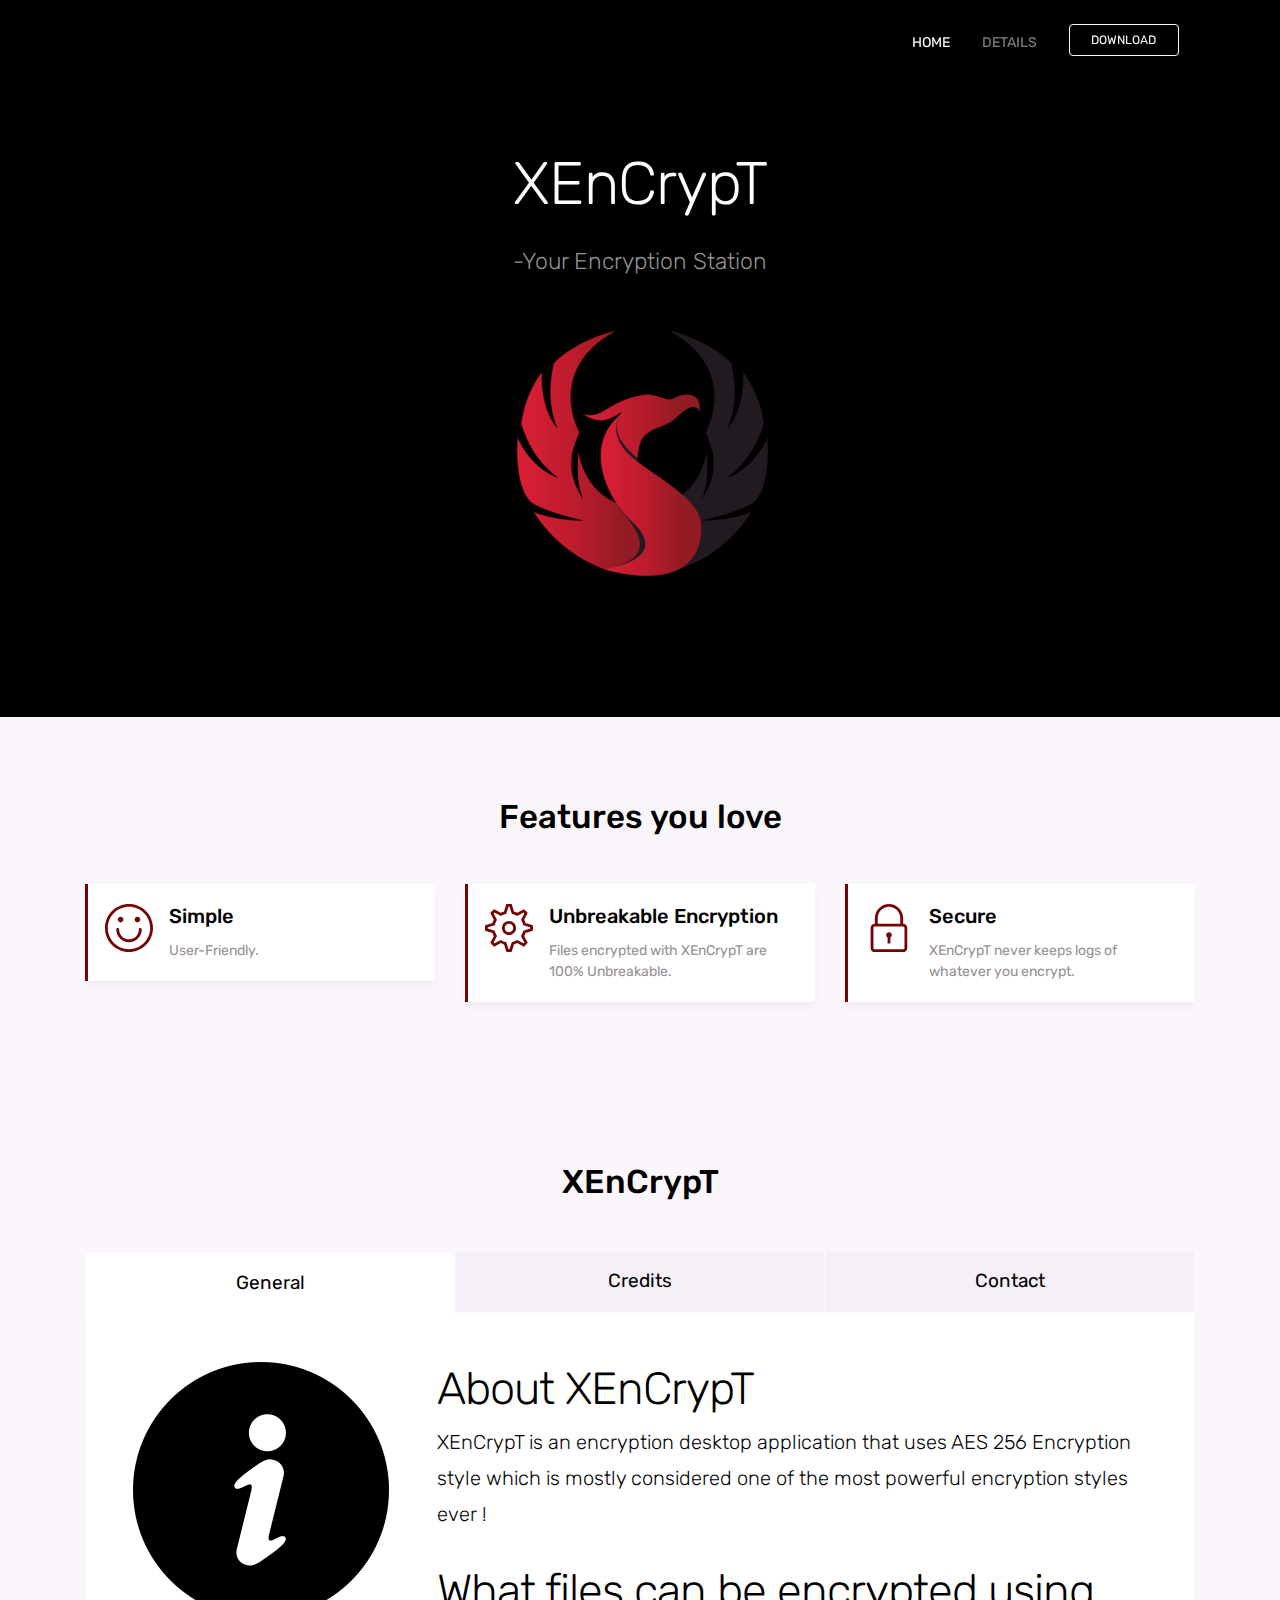
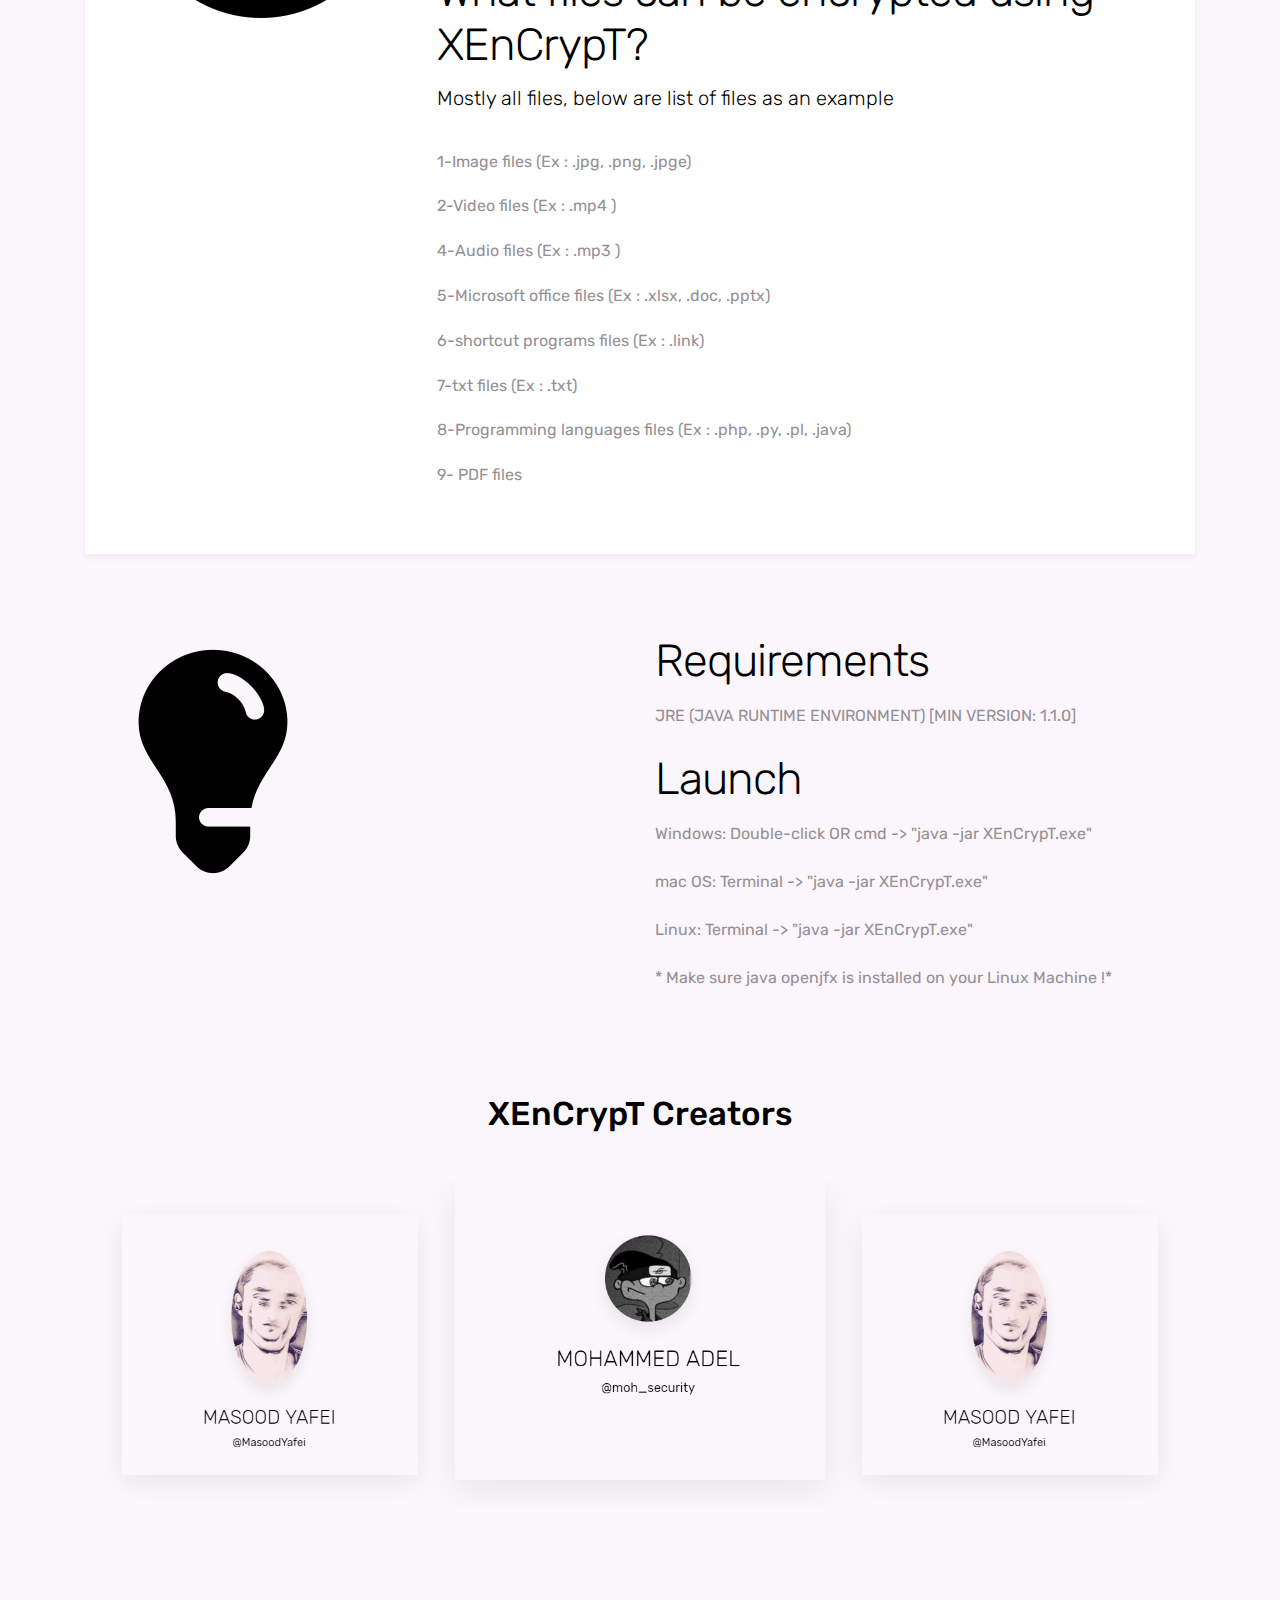
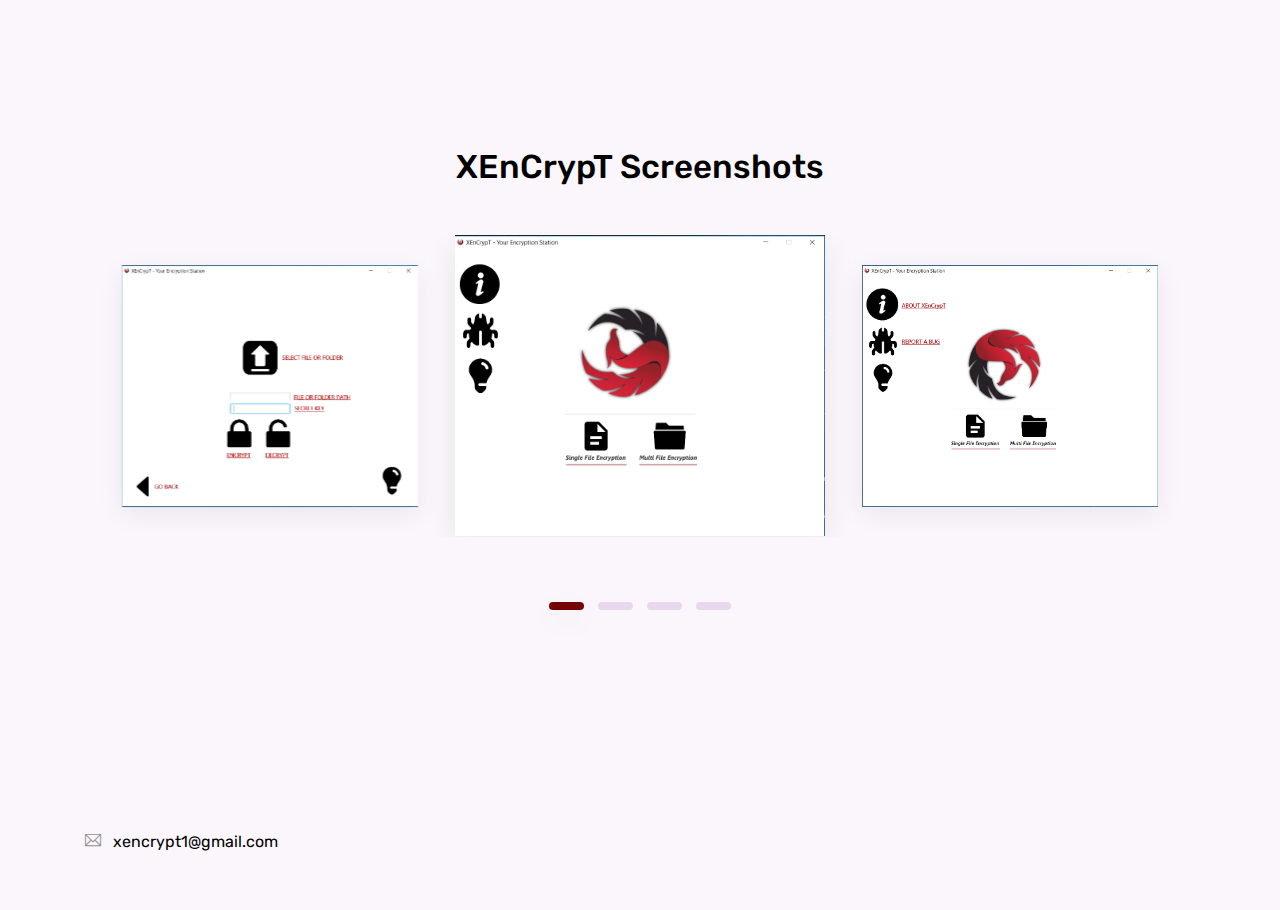
==== commit fe5a5727: "XEnCrypT" ====
--- a/index.html
+++ b/index.html
@@ -176,9 +176,7 @@
                 </div>
                 <div class="tab-pane fade" id="messages">
                     <div class="d-flex flex-column flex-lg-row">
-                        <img src="images/bug.png" alt="graphic" class="img-fluid rounded align-self-start mr-lg-5 mb-5 mb-lg-0">
-                        <br></br>
-                        <img src="images/idea.png" alt="graphic" class="img-fluid rounded align-self-start mr-lg-5 mb-5 mb-lg-0">
+                        <img src="images/contact.png" alt="graphic" class="img-fluid rounded align-self-start mr-lg-5 mb-5 mb-lg-0">
                         <div>
                             <h2>Report a bug in XEnCrypT?</h2>
                             <p class="lead">Please follow the instructions below</p>
@@ -214,6 +212,7 @@
                         <p class="mb-4">Windows: Double-click OR cmd -> "java -jar XEnCrypT.exe" </p>
                         <p class="mb-4">mac OS: Terminal -> "java -jar XEnCrypT.exe"</p>
                         <p class="mb-4">Linux: Terminal -> "java -jar XEnCrypT.exe"</p>
+                        <p class="mb-4">* Make sure java openjfx is installed on your Linux Machine !*</p>
                 </div>
             </div>
 
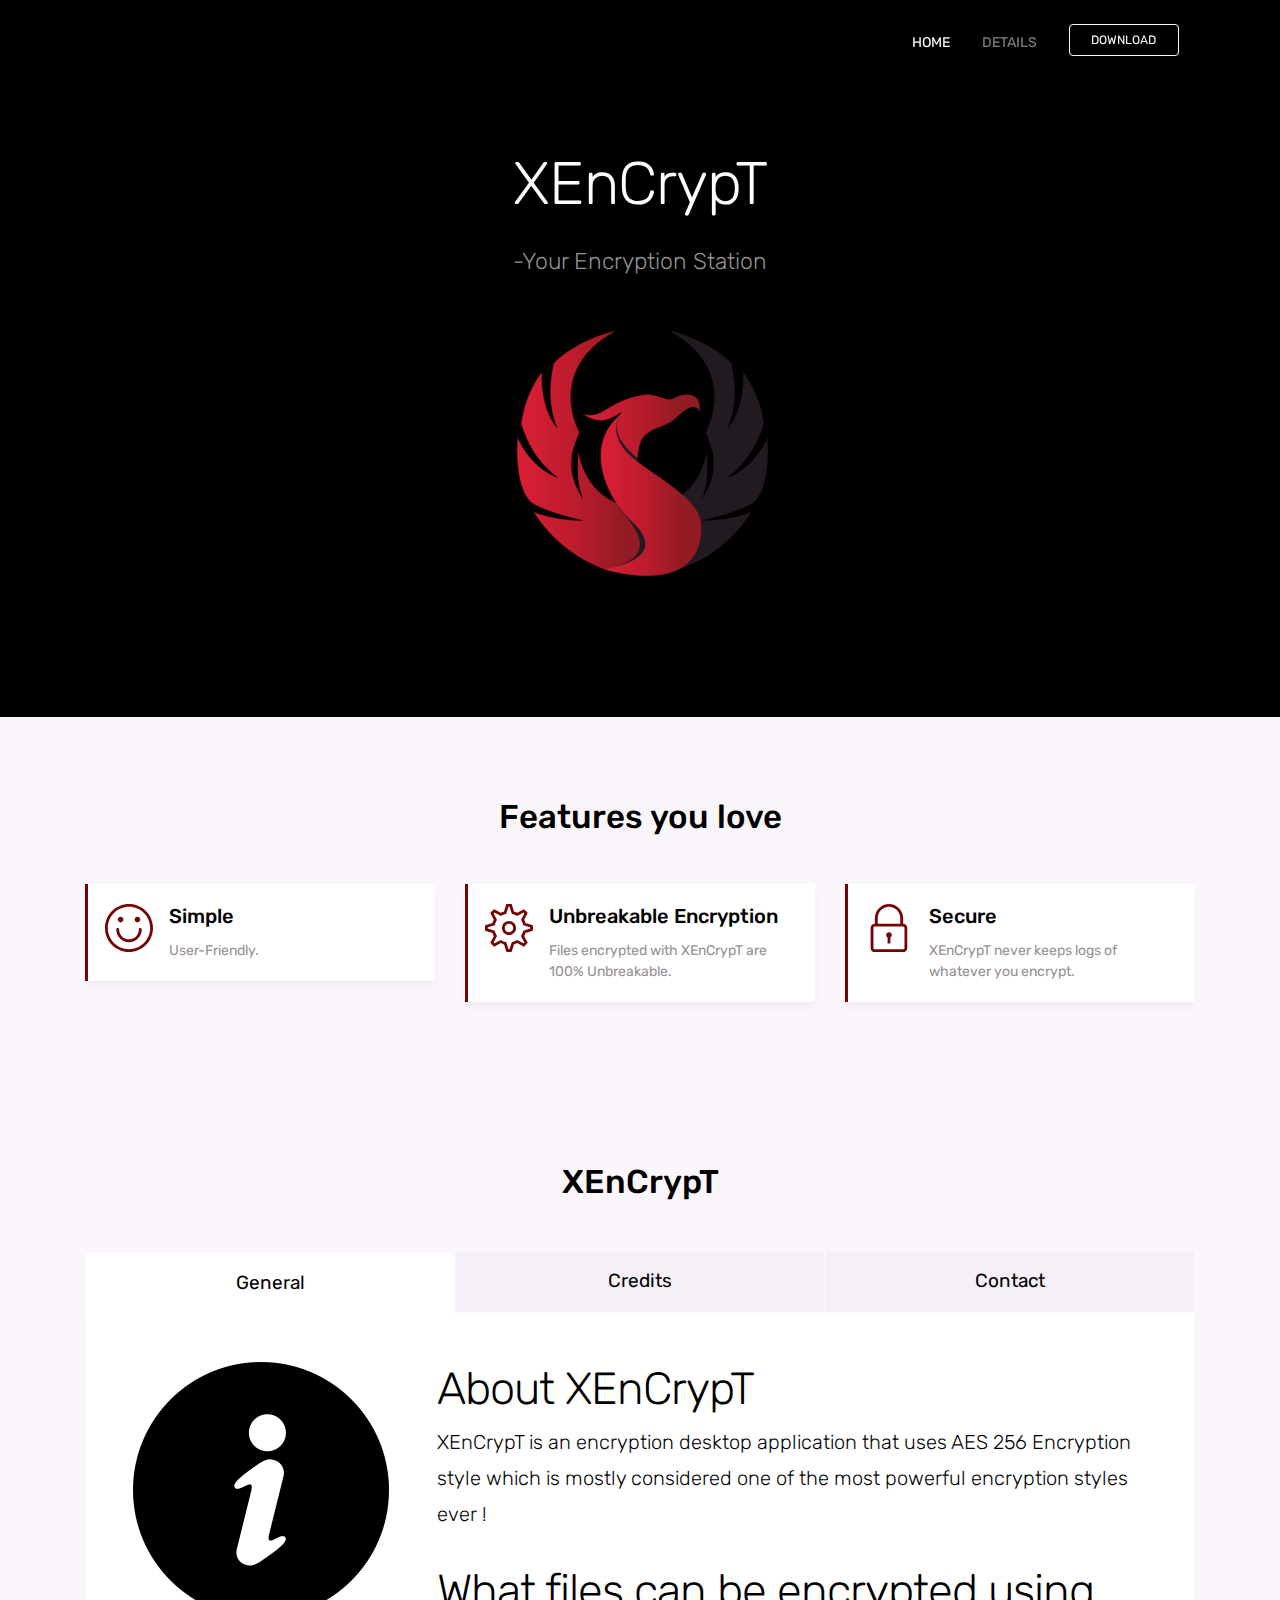
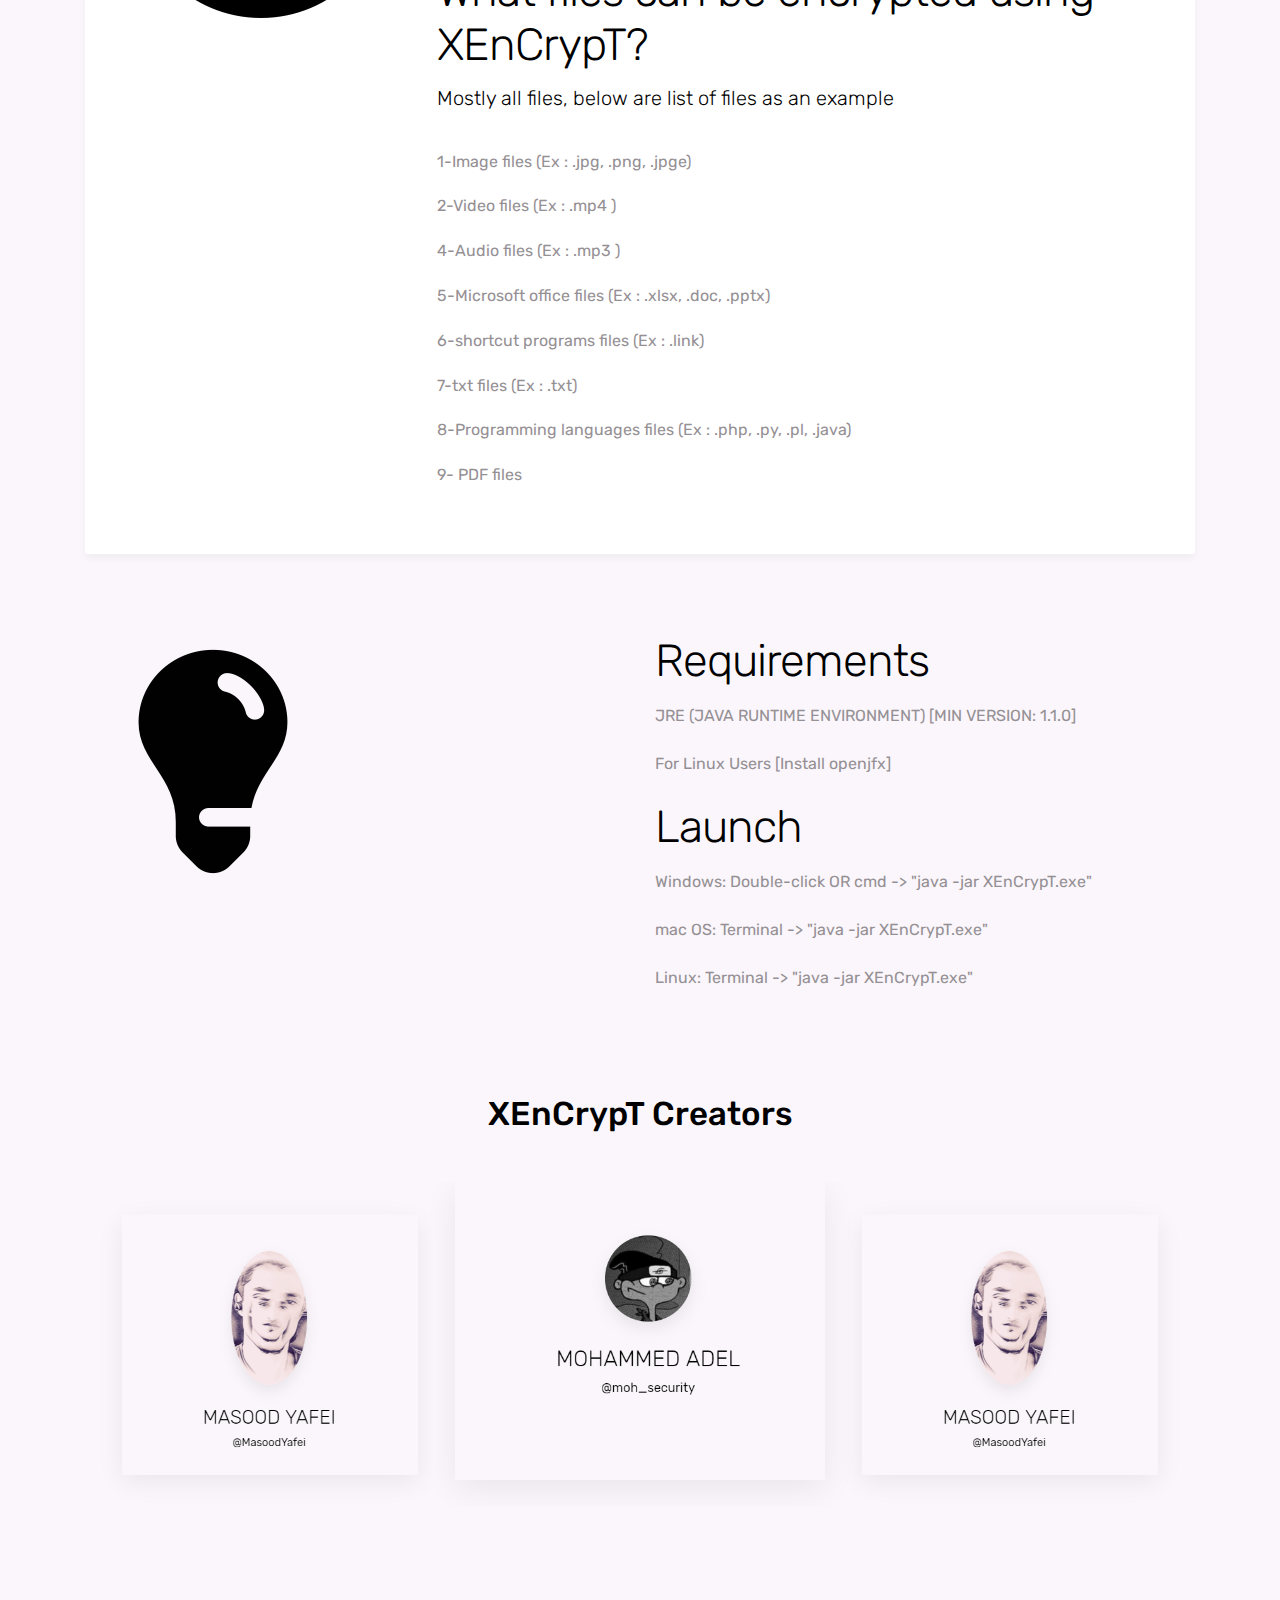
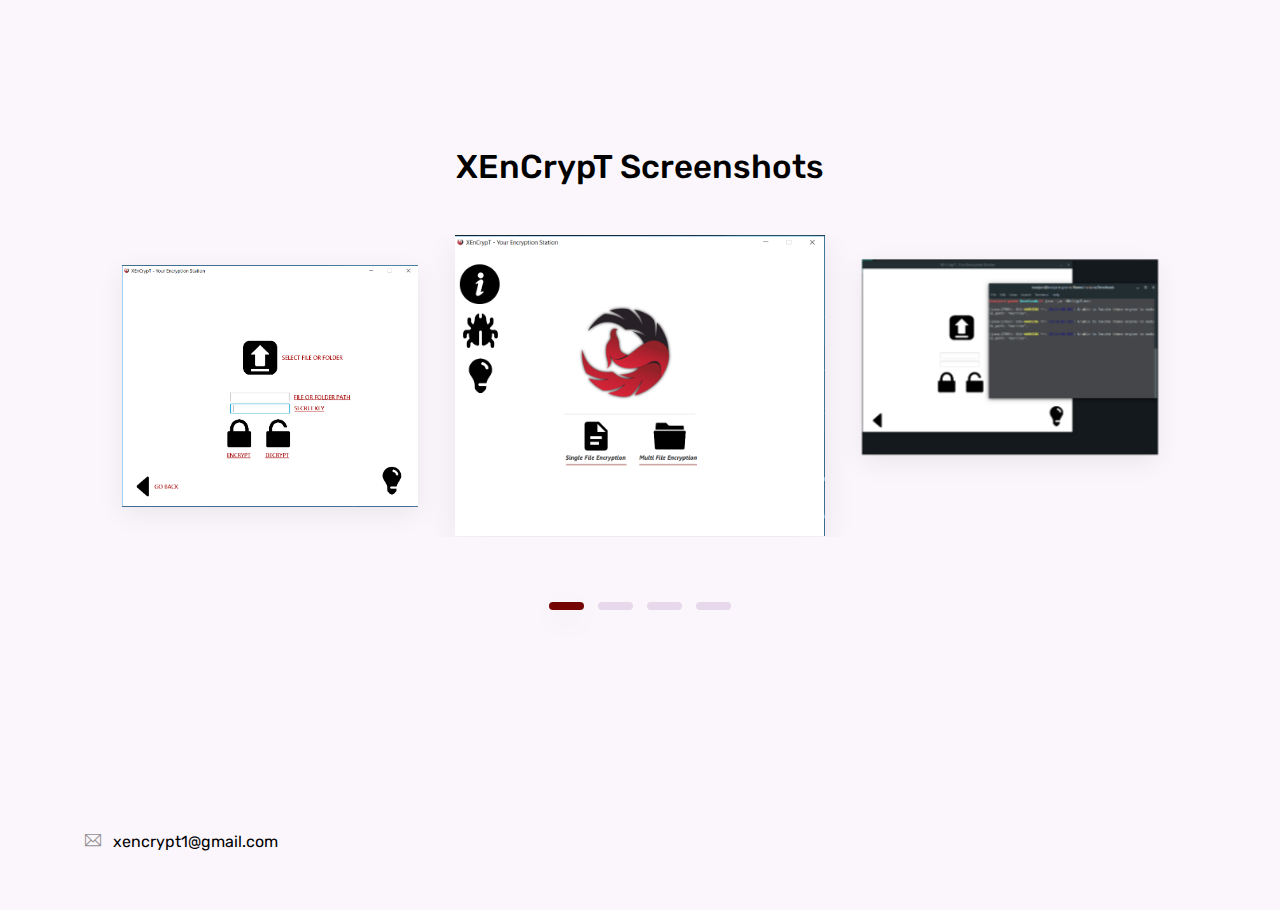
==== commit 3273bfba: "XEnCrypT" ====
--- a/index.html
+++ b/index.html
@@ -208,11 +208,11 @@
                         
                         <h2>Requirements</h2>
                         <a href="http://www.oracle.com/technetwork/java/javase/downloads/jre8-downloads-2133155.html"><p class="mb-4">JRE (JAVA RUNTIME ENVIRONMENT) [MIN VERSION: 1.1.0]</p></a>
+                        <a href="http://jdk.java.net/openjfx/"><p class="mb-4">For Linux Users [Install openjfx]</p></a>
                         <h2>Launch</h2>
                         <p class="mb-4">Windows: Double-click OR cmd -> "java -jar XEnCrypT.exe" </p>
                         <p class="mb-4">mac OS: Terminal -> "java -jar XEnCrypT.exe"</p>
                         <p class="mb-4">Linux: Terminal -> "java -jar XEnCrypT.exe"</p>
-                        <p class="mb-4">* Make sure java openjfx is installed on your Linux Machine !*</p>
                 </div>
             </div>
 
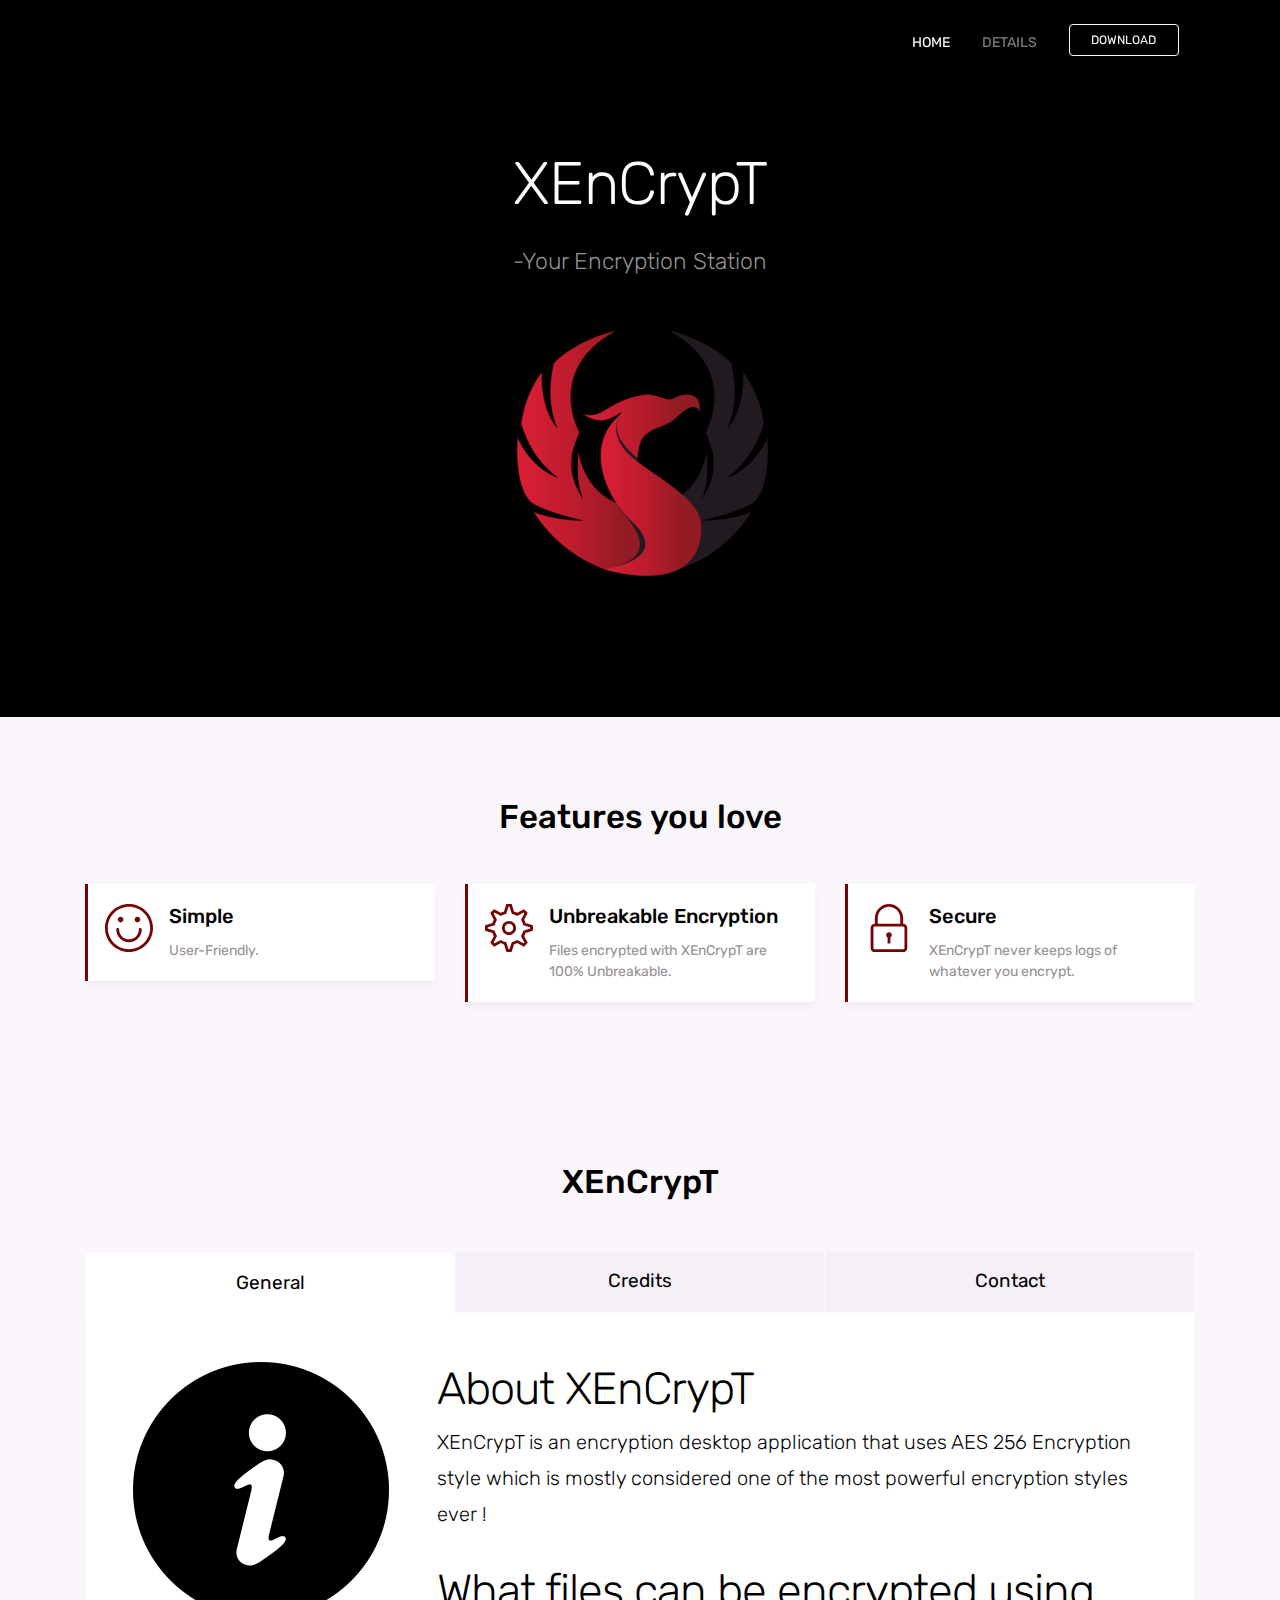
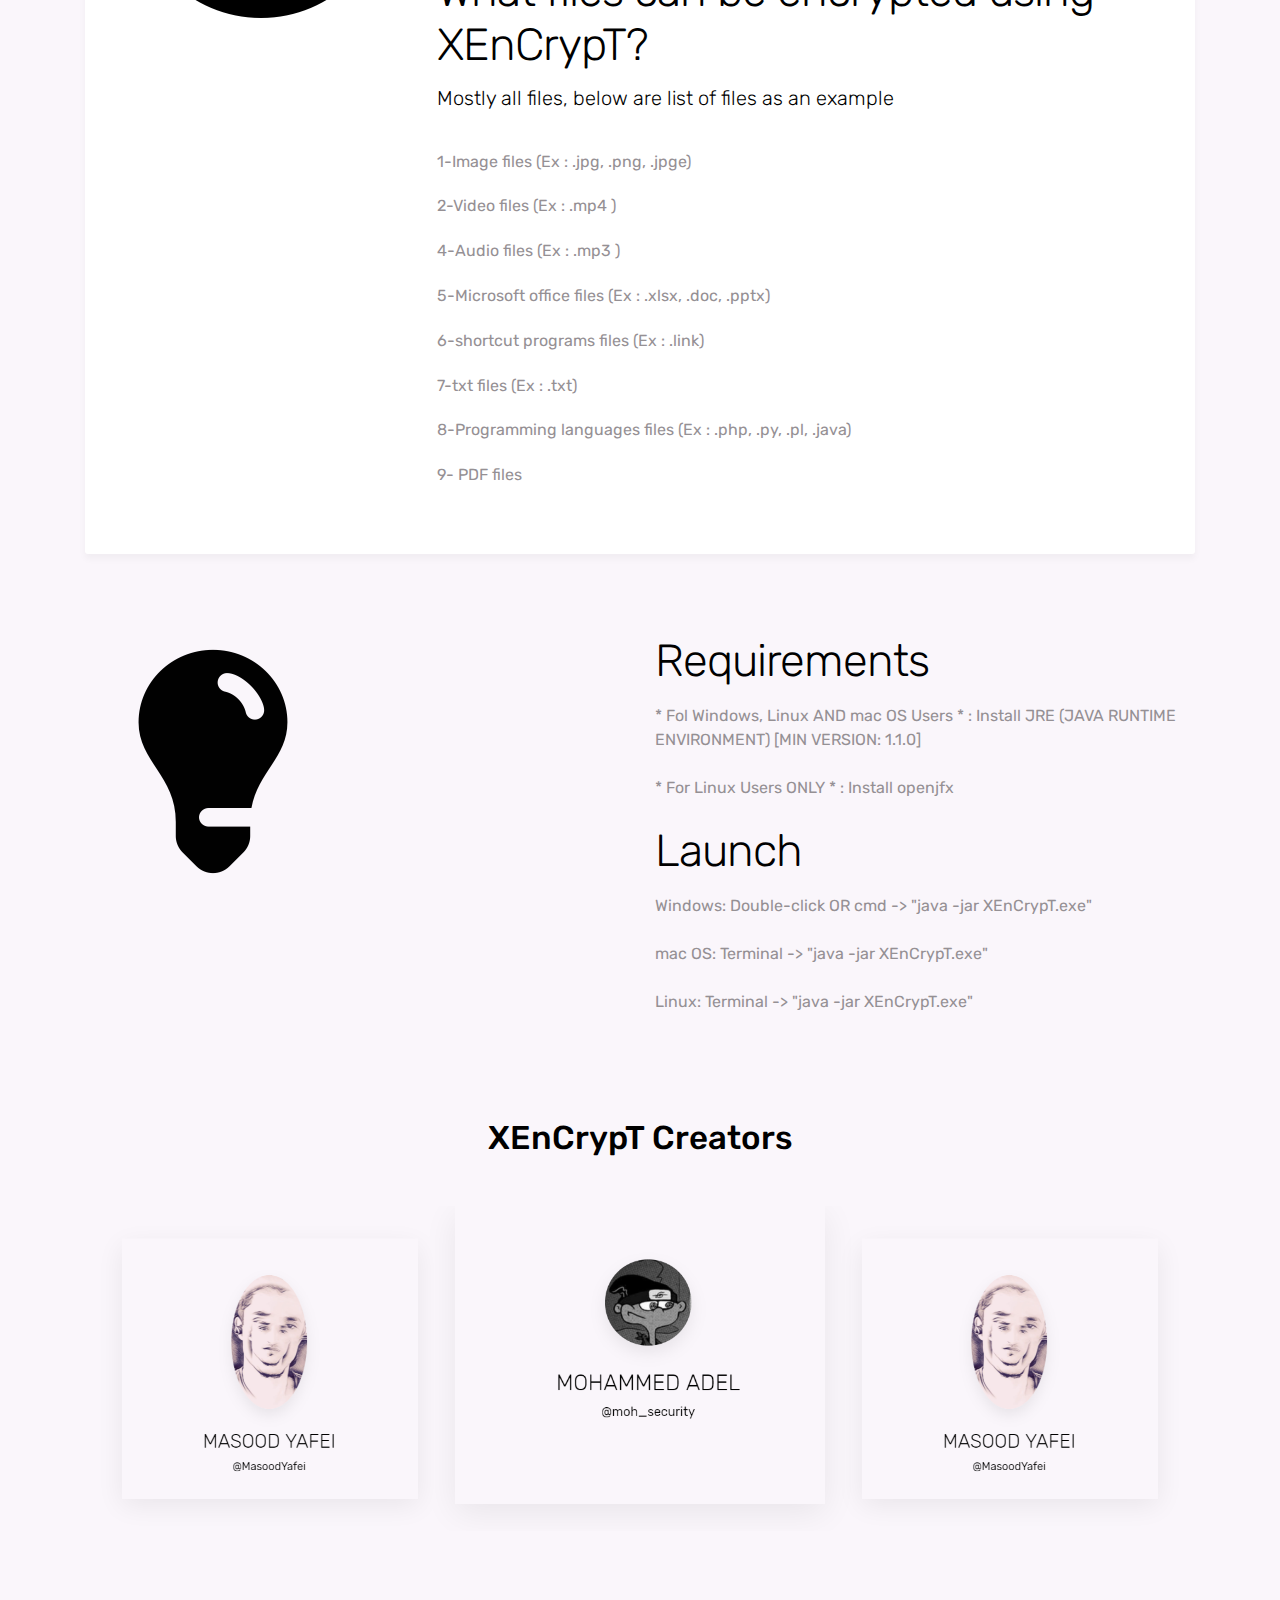
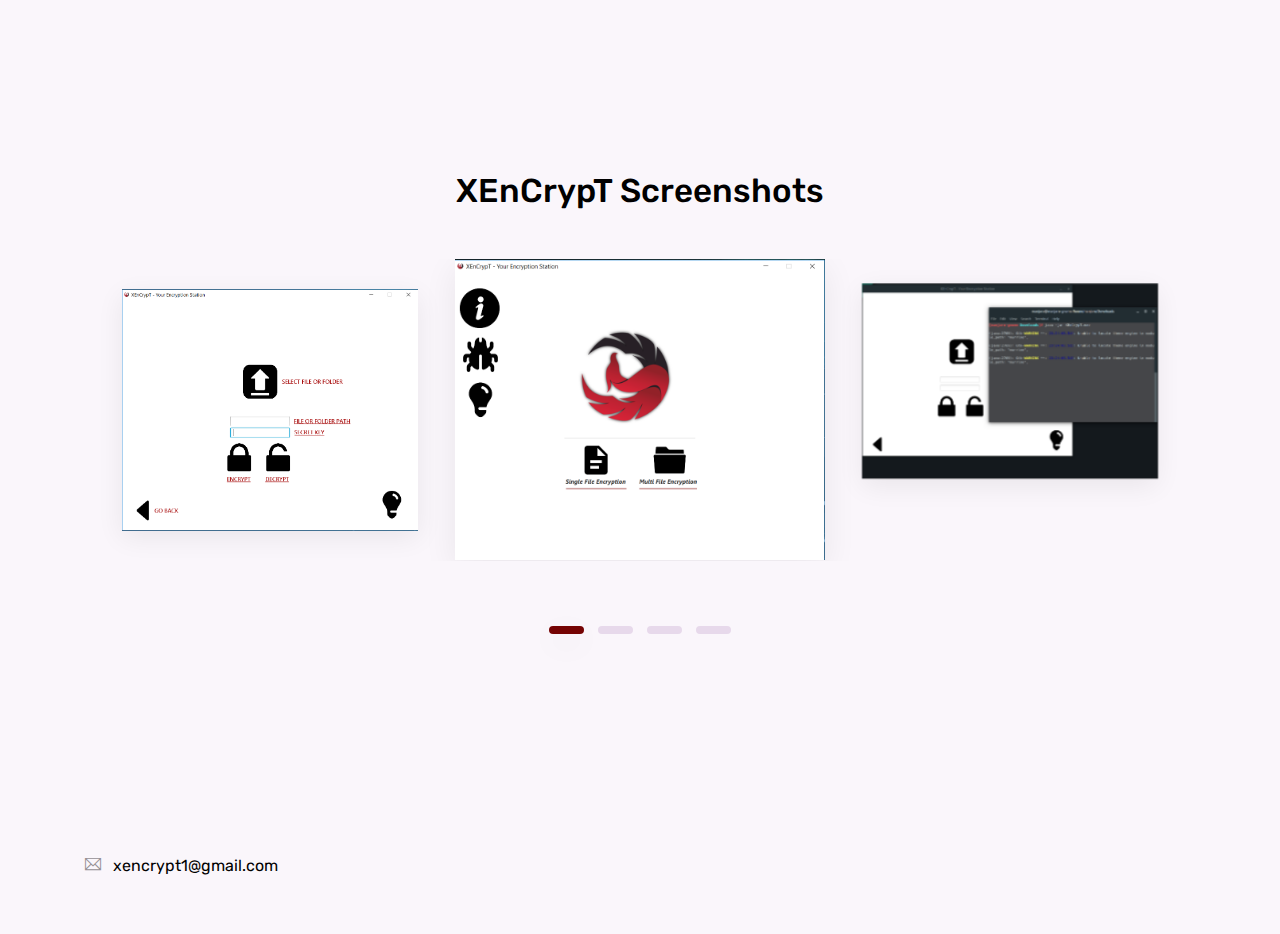
==== commit c09b5e47: "XEnCrypT" ====
--- a/index.html
+++ b/index.html
@@ -207,8 +207,8 @@
                     <div>
                         
                         <h2>Requirements</h2>
-                        <a href="http://www.oracle.com/technetwork/java/javase/downloads/jre8-downloads-2133155.html"><p class="mb-4">JRE (JAVA RUNTIME ENVIRONMENT) [MIN VERSION: 1.1.0]</p></a>
-                        <a href="http://jdk.java.net/openjfx/"><p class="mb-4">For Linux Users [Install openjfx]</p></a>
+                        <a href="http://www.oracle.com/technetwork/java/javase/downloads/jre8-downloads-2133155.html"><p class="mb-4"> * Fol Windows, Linux AND mac OS Users * : Install JRE (JAVA RUNTIME ENVIRONMENT) [MIN VERSION: 1.1.0]</p></a>
+                        <a href="http://jdk.java.net/openjfx/"><p class="mb-4">* For Linux Users ONLY * : Install openjfx</p></a>
                         <h2>Launch</h2>
                         <p class="mb-4">Windows: Double-click OR cmd -> "java -jar XEnCrypT.exe" </p>
                         <p class="mb-4">mac OS: Terminal -> "java -jar XEnCrypT.exe"</p>
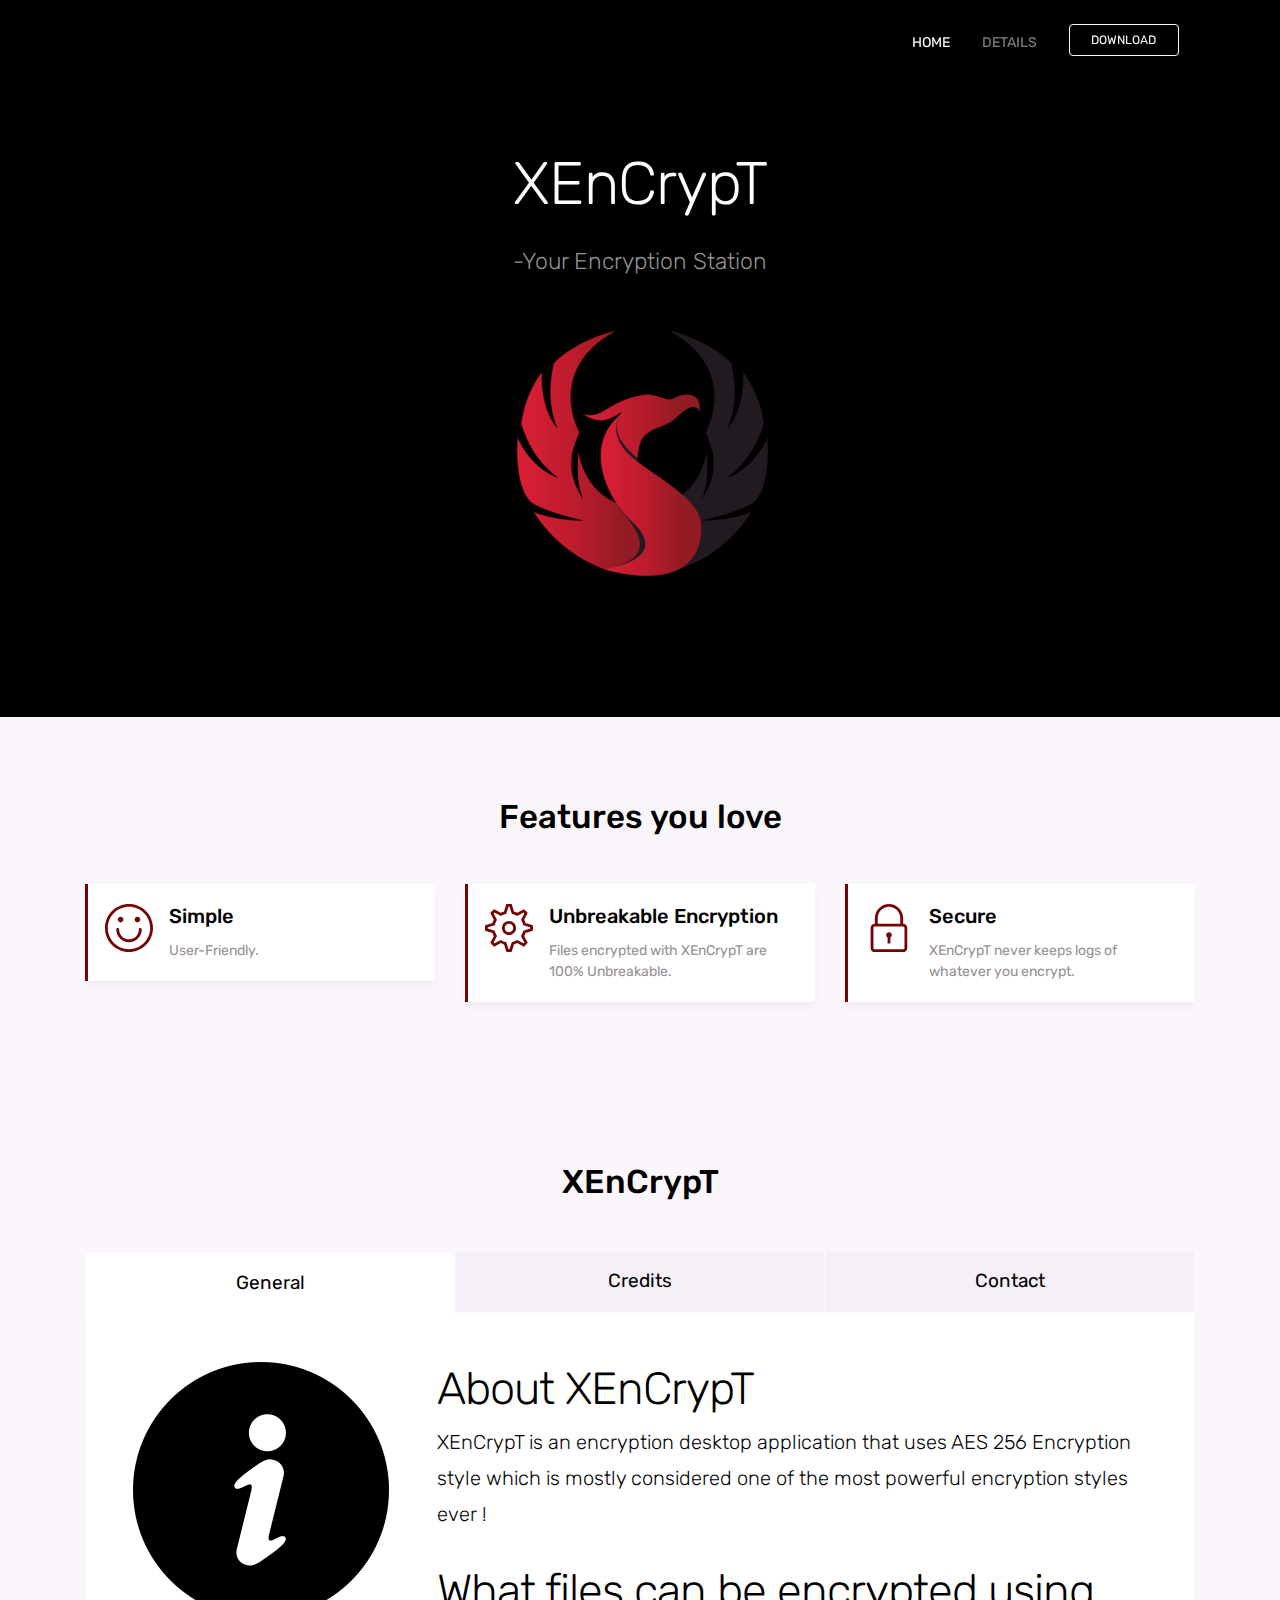
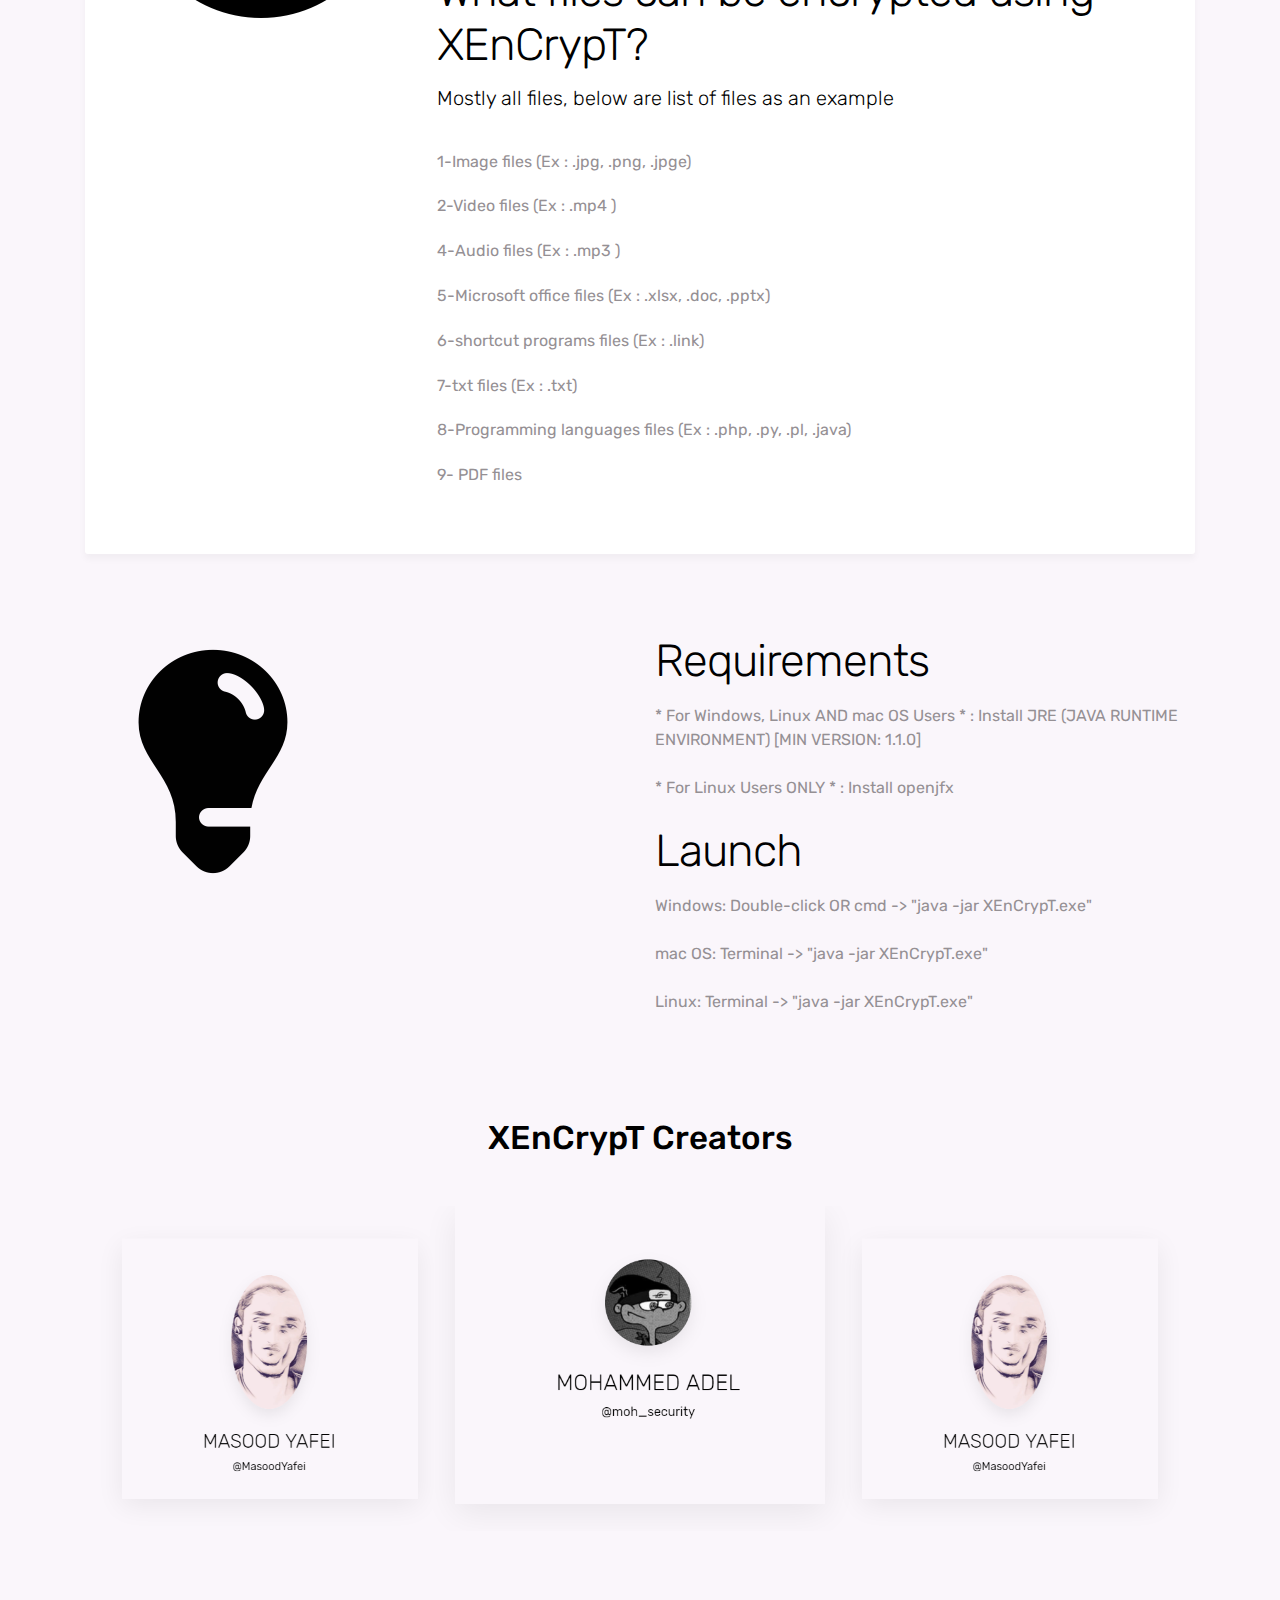
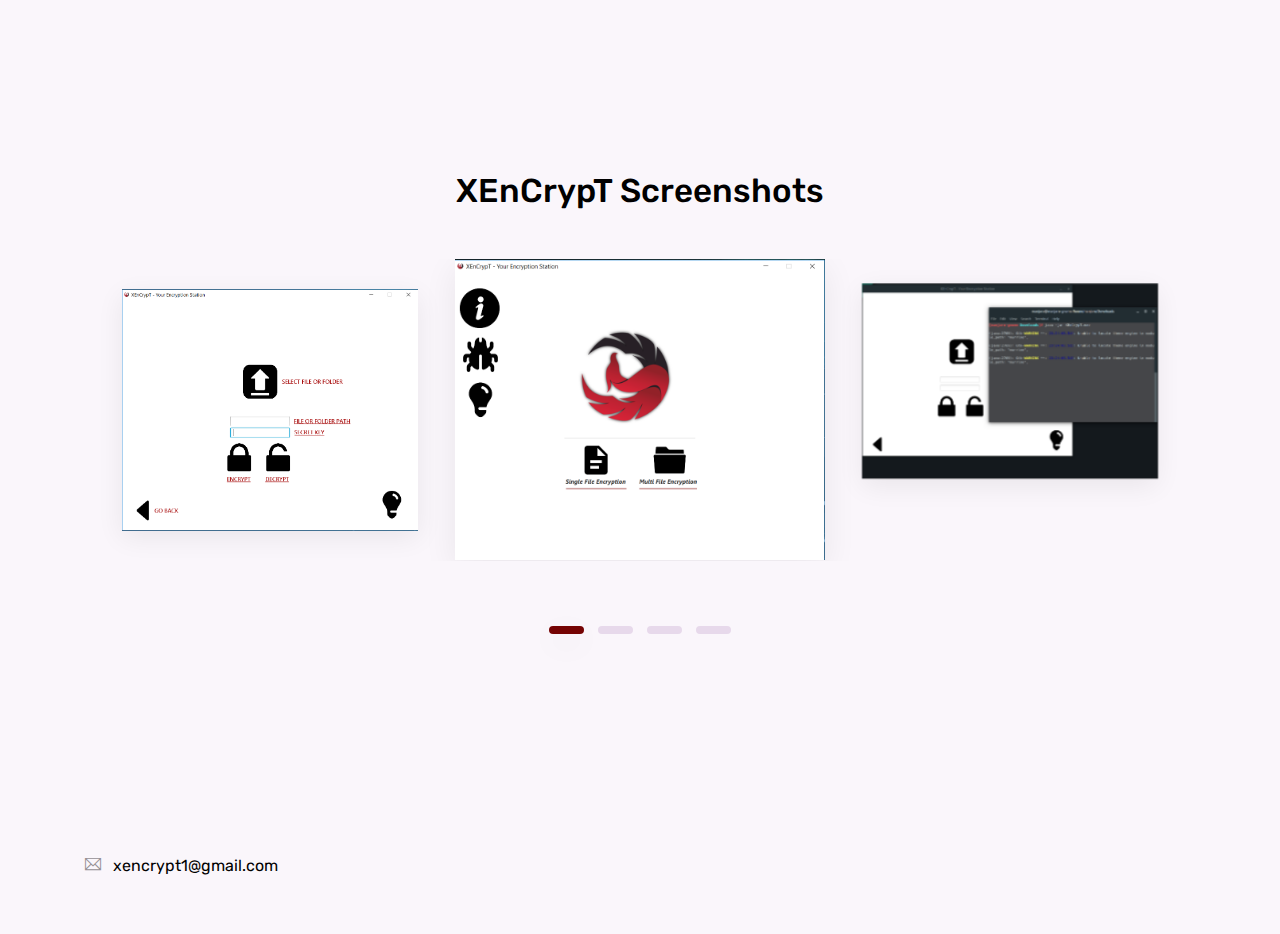
==== commit 79e421fe: "XEnCrypT" ====
--- a/index.html
+++ b/index.html
@@ -207,7 +207,7 @@
                     <div>
                         
                         <h2>Requirements</h2>
-                        <a href="http://www.oracle.com/technetwork/java/javase/downloads/jre8-downloads-2133155.html"><p class="mb-4"> * Fol Windows, Linux AND mac OS Users * : Install JRE (JAVA RUNTIME ENVIRONMENT) [MIN VERSION: 1.1.0]</p></a>
+                        <a href="http://www.oracle.com/technetwork/java/javase/downloads/jre8-downloads-2133155.html"><p class="mb-4"> * For Windows, Linux AND mac OS Users * : Install JRE (JAVA RUNTIME ENVIRONMENT) [MIN VERSION: 1.1.0]</p></a>
                         <a href="http://jdk.java.net/openjfx/"><p class="mb-4">* For Linux Users ONLY * : Install openjfx</p></a>
                         <h2>Launch</h2>
                         <p class="mb-4">Windows: Double-click OR cmd -> "java -jar XEnCrypT.exe" </p>
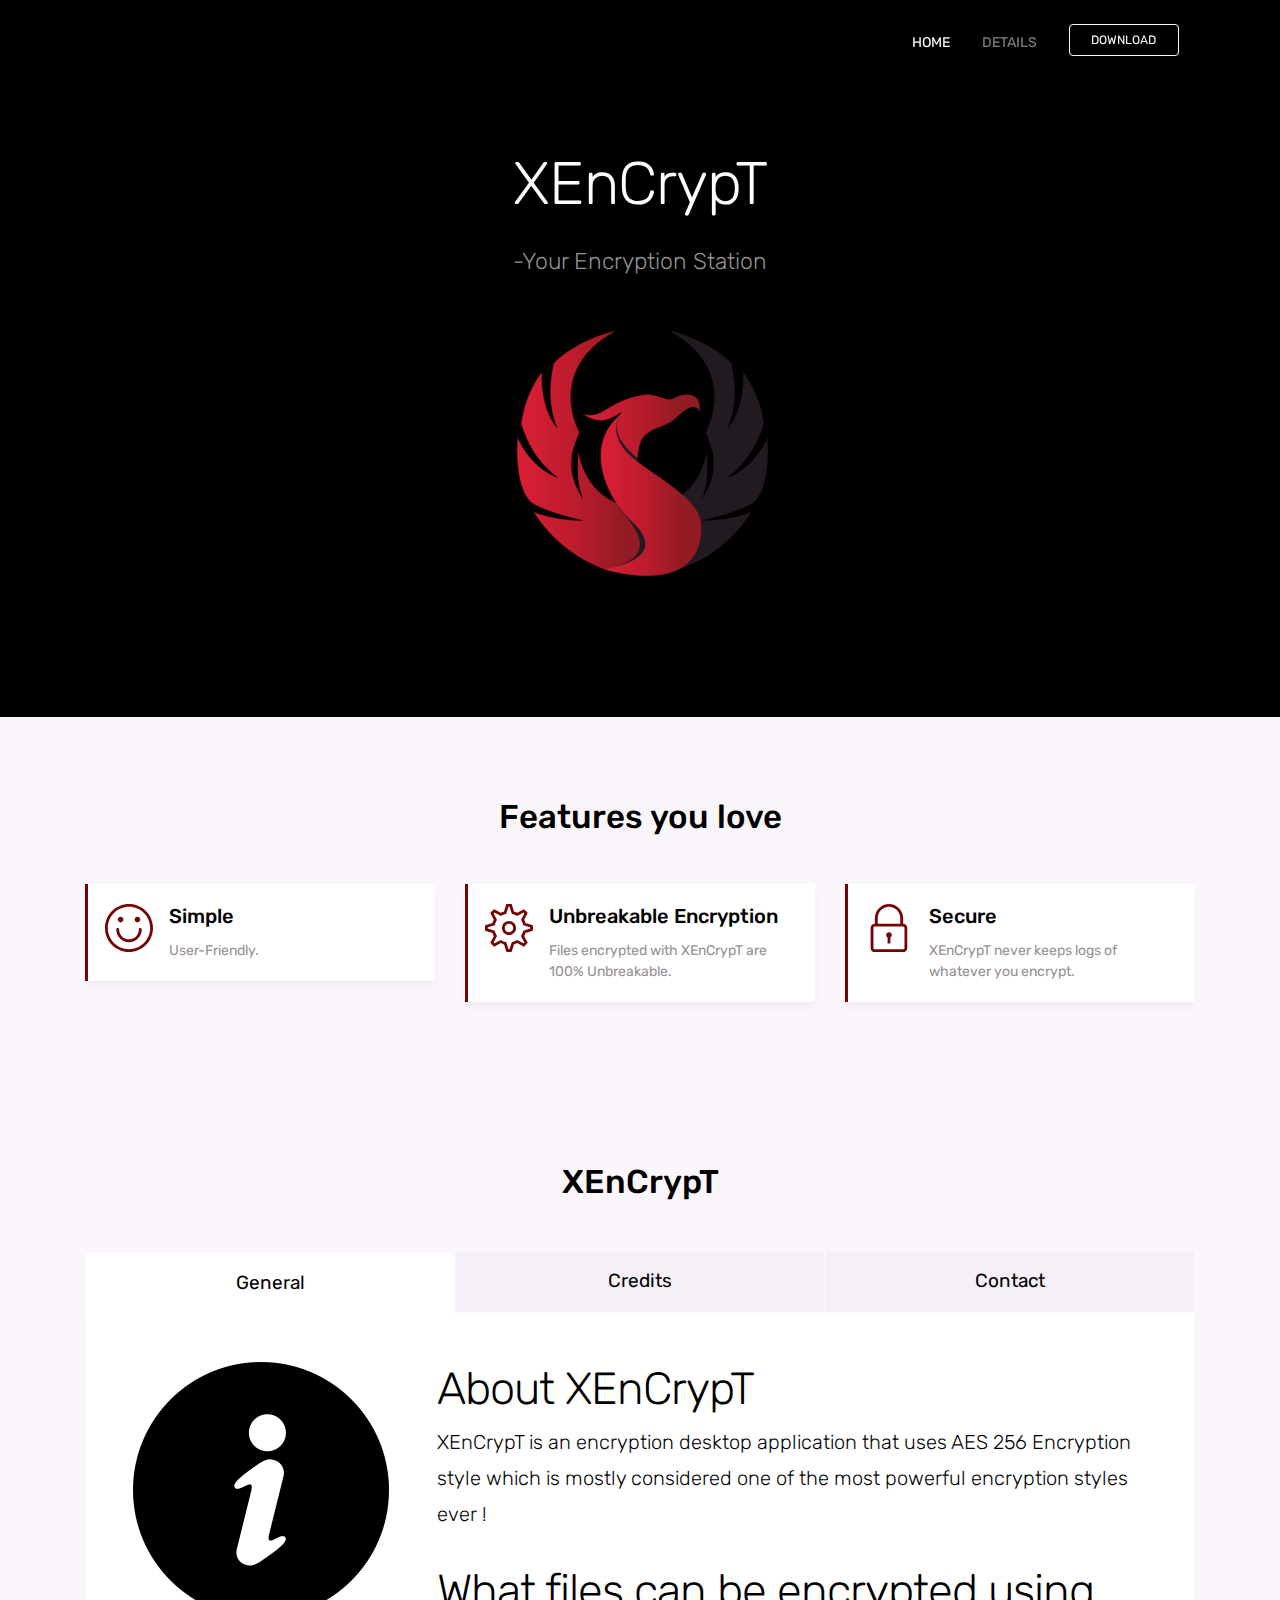
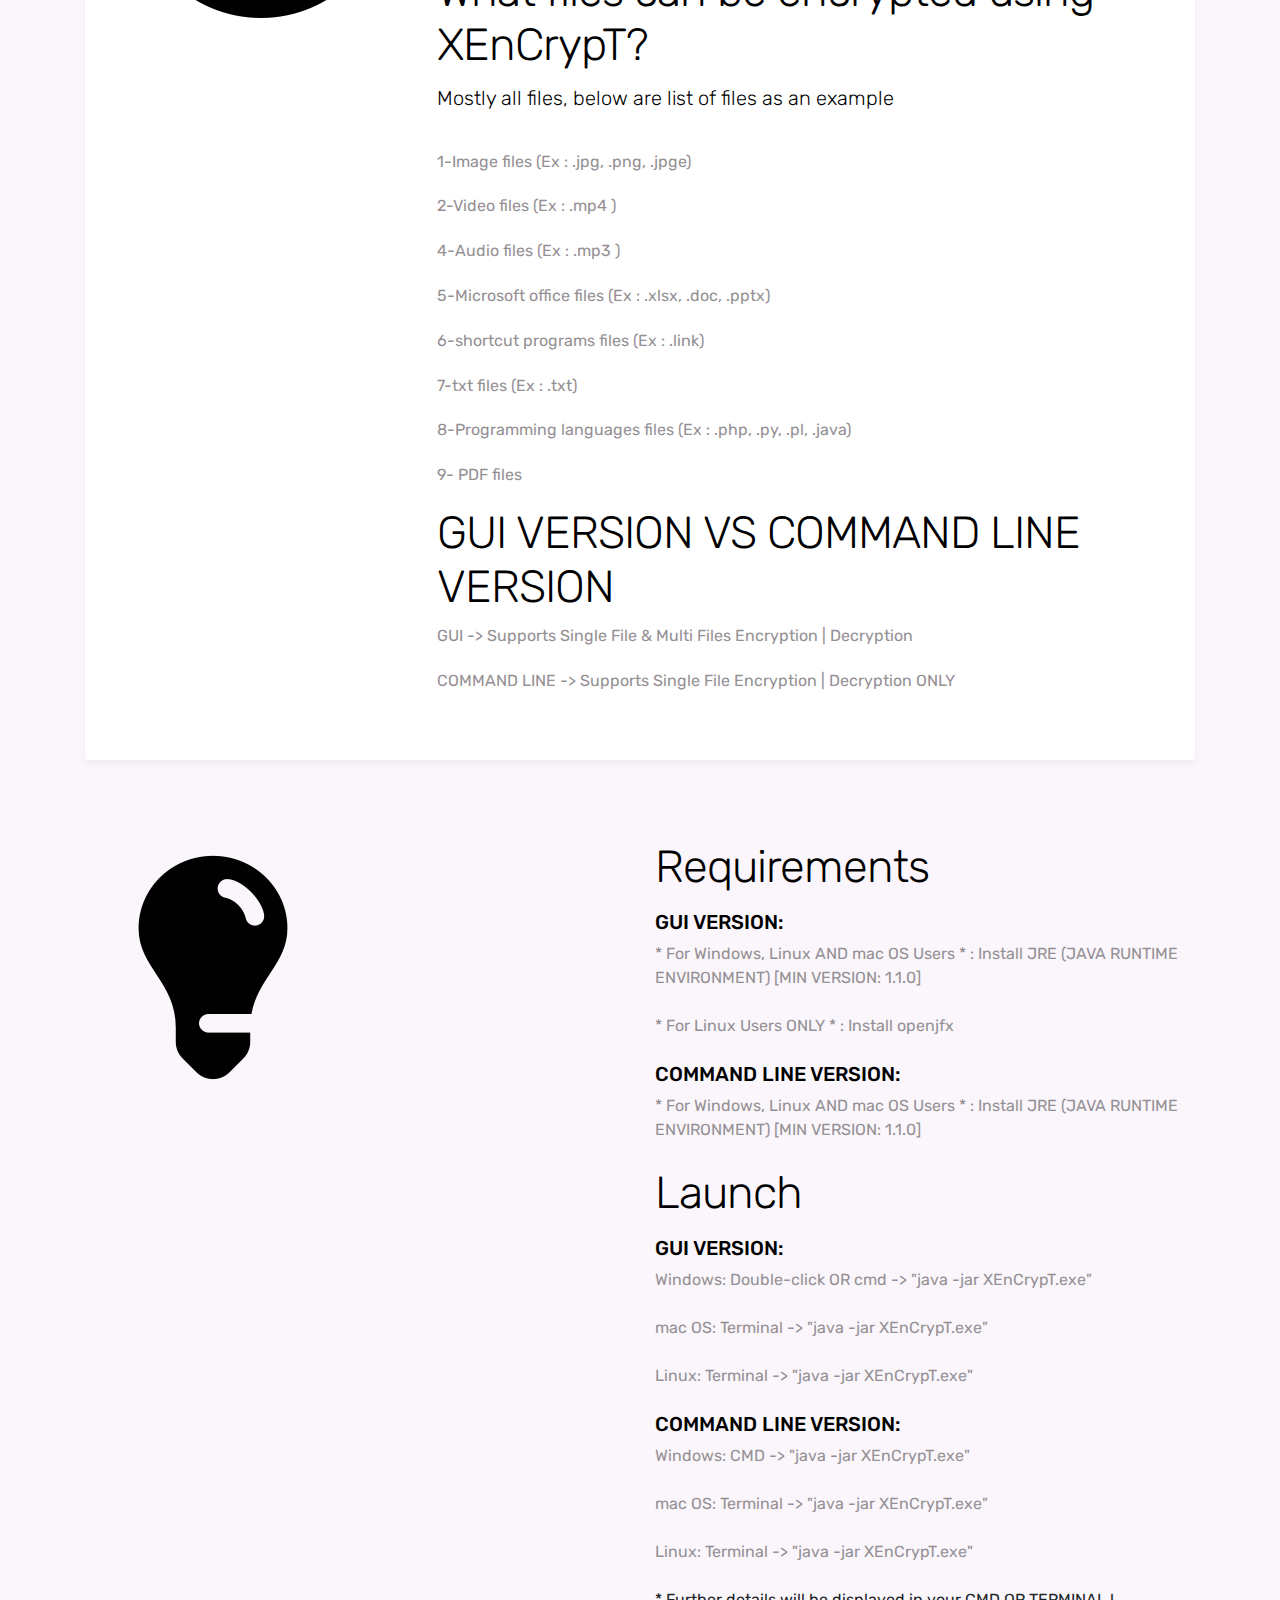
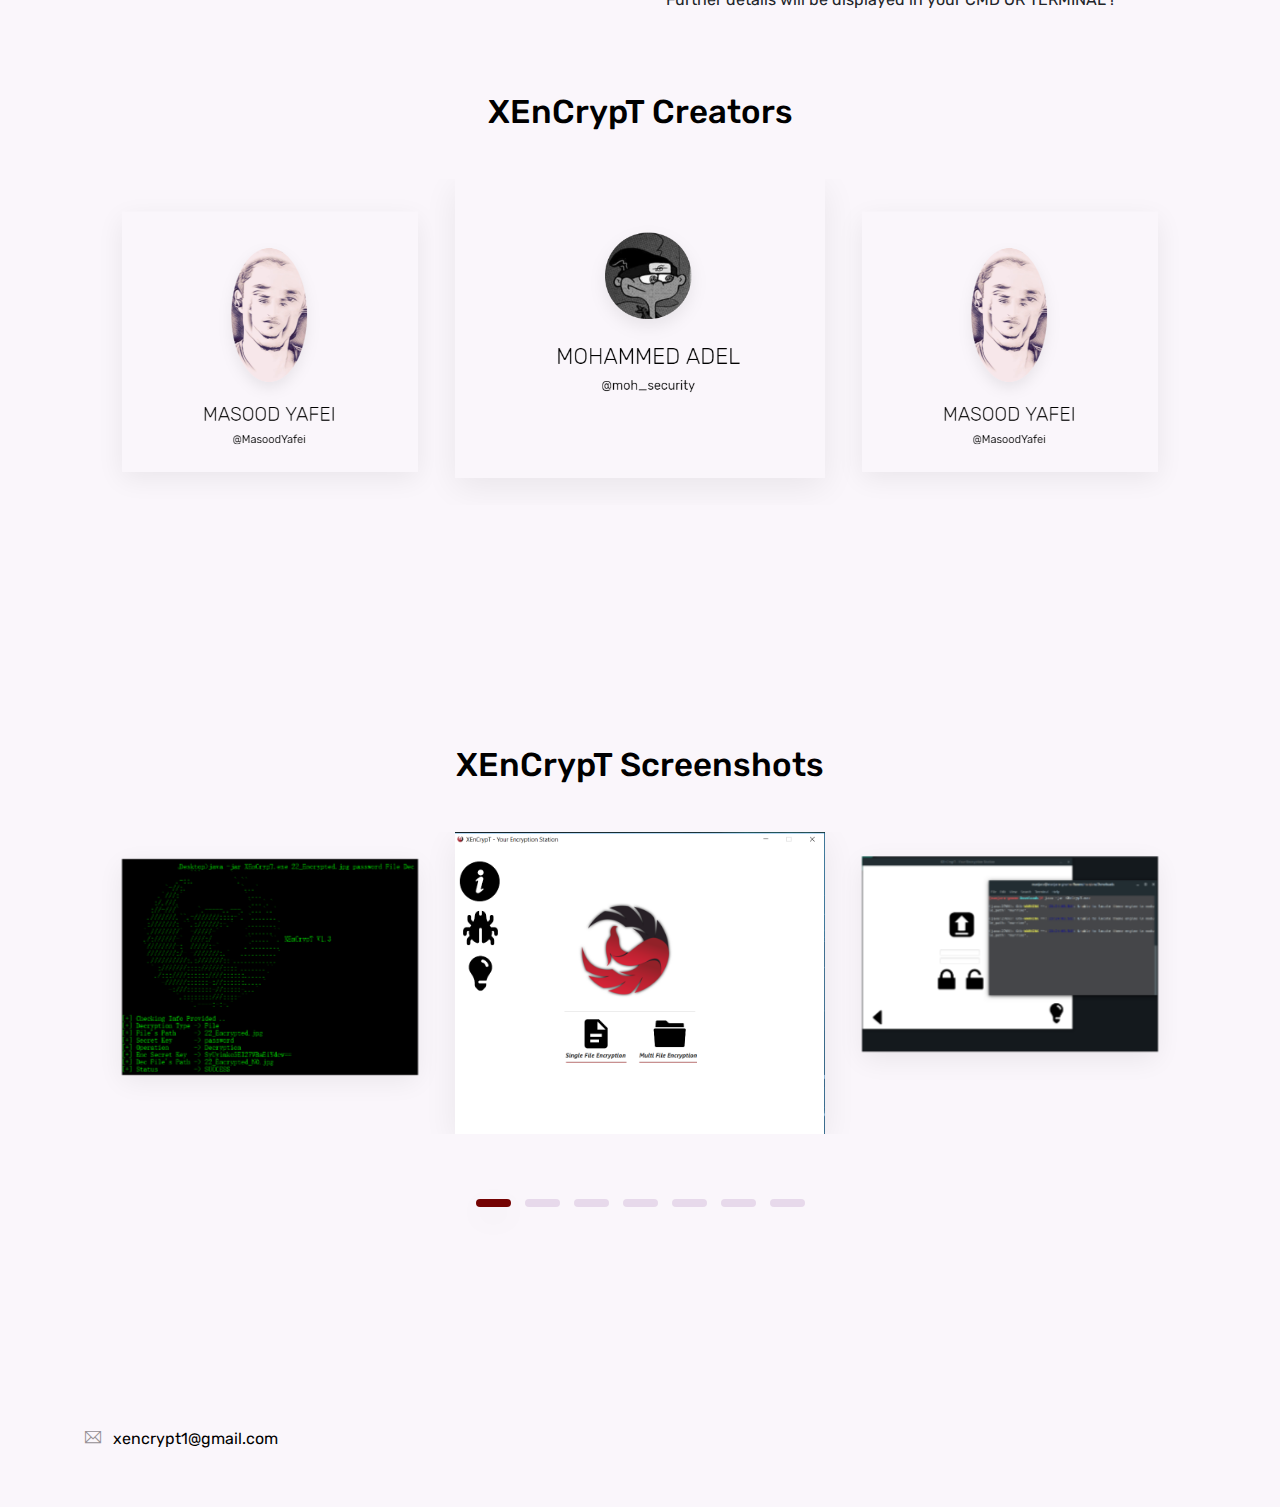
==== commit c1019360: "XEnCrypT" ====
--- a/index.html
+++ b/index.html
@@ -43,7 +43,7 @@
                             <ul class="navbar-nav ml-auto">
                                 <li class="nav-item"> <a class="nav-link active" href="#home">HOME <span class="sr-only">(current)</span></a> </li>
                                 <li class="nav-item"> <a class="nav-link" href="#features">DETAILS</a> </li>
-                                <li class="nav-item"><a href="https://github.com/XEnCrypT1/XEnCrypT1.github.io/raw/master/XEnCrypT.zip" class="btn btn-outline-light my-3 my-sm-0 ml-lg-3">Download</a></li>
+                                <li class="nav-item"><a href="download.html" class="btn btn-outline-light my-3 my-sm-0 ml-lg-3">Download</a></li>
                             </ul>
                         </div>
                     </nav>
@@ -160,6 +160,9 @@
                             <p>7-txt files (Ex : .txt)</p>
                             <p>8-Programming languages files (Ex : .php, .py, .pl, .java)</p>
                             <p> 9- PDF files</p>
+                            <h2>GUI VERSION VS COMMAND LINE VERSION</h2>
+                            <p>GUI -> Supports Single File & Multi Files Encryption | Decryption</p>
+                            <p>COMMAND LINE -> Supports Single File Encryption | Decryption ONLY </p>
                         </div>
                     </div>
                 </div>
@@ -207,12 +210,22 @@
                     <div>
                         
                         <h2>Requirements</h2>
+                        <h4>GUI VERSION:</h4>
                         <a href="http://www.oracle.com/technetwork/java/javase/downloads/jre8-downloads-2133155.html"><p class="mb-4"> * For Windows, Linux AND mac OS Users * : Install JRE (JAVA RUNTIME ENVIRONMENT) [MIN VERSION: 1.1.0]</p></a>
                         <a href="http://jdk.java.net/openjfx/"><p class="mb-4">* For Linux Users ONLY * : Install openjfx</p></a>
+                        <h4>COMMAND LINE VERSION:</h4>
+                        <a href="http://www.oracle.com/technetwork/java/javase/downloads/jre8-downloads-2133155.html"><p class="mb-4"> * For Windows, Linux AND mac OS Users * : Install JRE (JAVA RUNTIME ENVIRONMENT) [MIN VERSION: 1.1.0]</p></a>
                         <h2>Launch</h2>
+                        <h4>GUI VERSION:</h4>
                         <p class="mb-4">Windows: Double-click OR cmd -> "java -jar XEnCrypT.exe" </p>
                         <p class="mb-4">mac OS: Terminal -> "java -jar XEnCrypT.exe"</p>
                         <p class="mb-4">Linux: Terminal -> "java -jar XEnCrypT.exe"</p>
+                        <h4>COMMAND LINE VERSION:</h4>
+                        <p class="mb-4">Windows: CMD -> "java -jar XEnCrypT.exe" </p>
+                        <p class="mb-4">mac OS: Terminal -> "java -jar XEnCrypT.exe" </p>
+                        <p class="mb-4">Linux: Terminal -> "java -jar XEnCrypT.exe" </p>
+                        <h10>* Further details will be displayed in your CMD OR TERMINAL !</h10>
+
                 </div>
             </div>
 
@@ -252,6 +265,9 @@
                 <img src="images/screen2.png" alt="image">
                 <img src="images/screen3.png" alt="image">
                 <img src="images/screen4.png" alt="image">
+                <img src="images/screen5.png" alt="image">
+                <img src="images/screen6.png" alt="image">
+                <img src="images/screen7.png" alt="image">
             </div>
 
         </div>
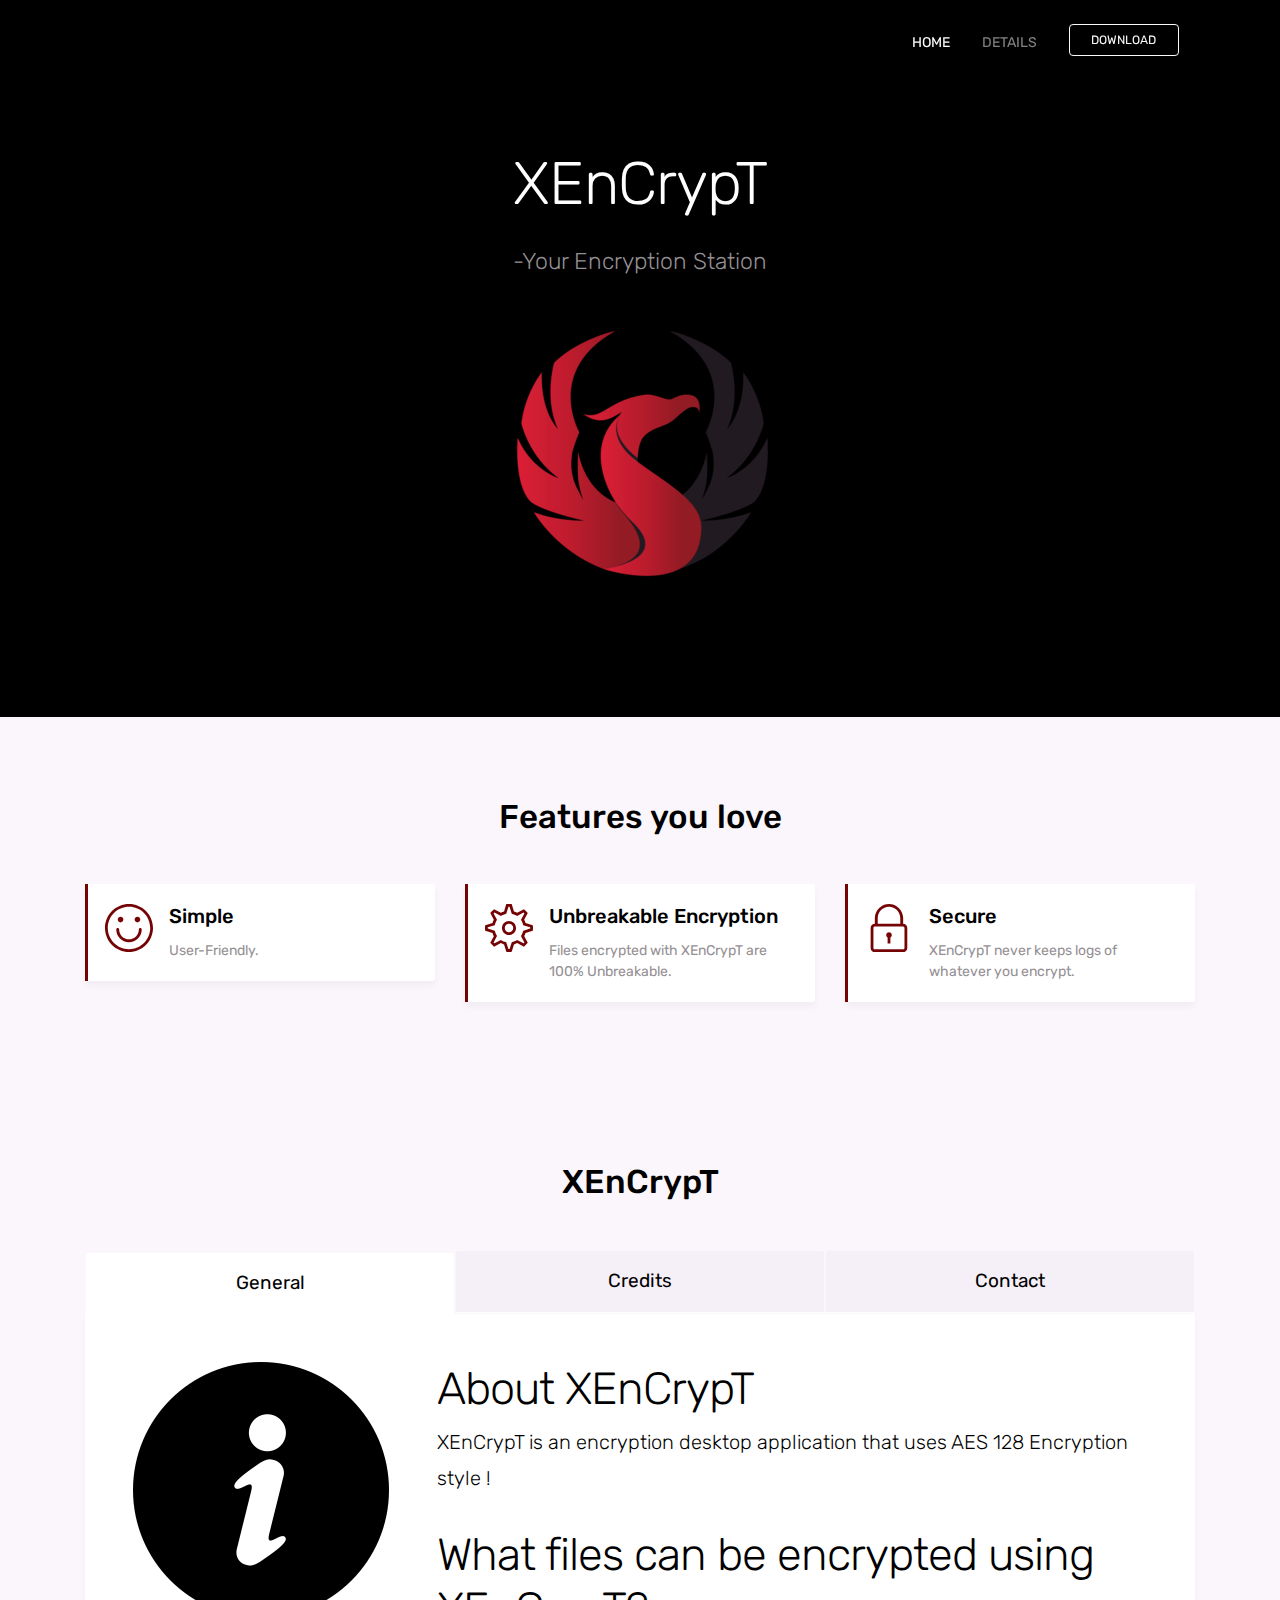
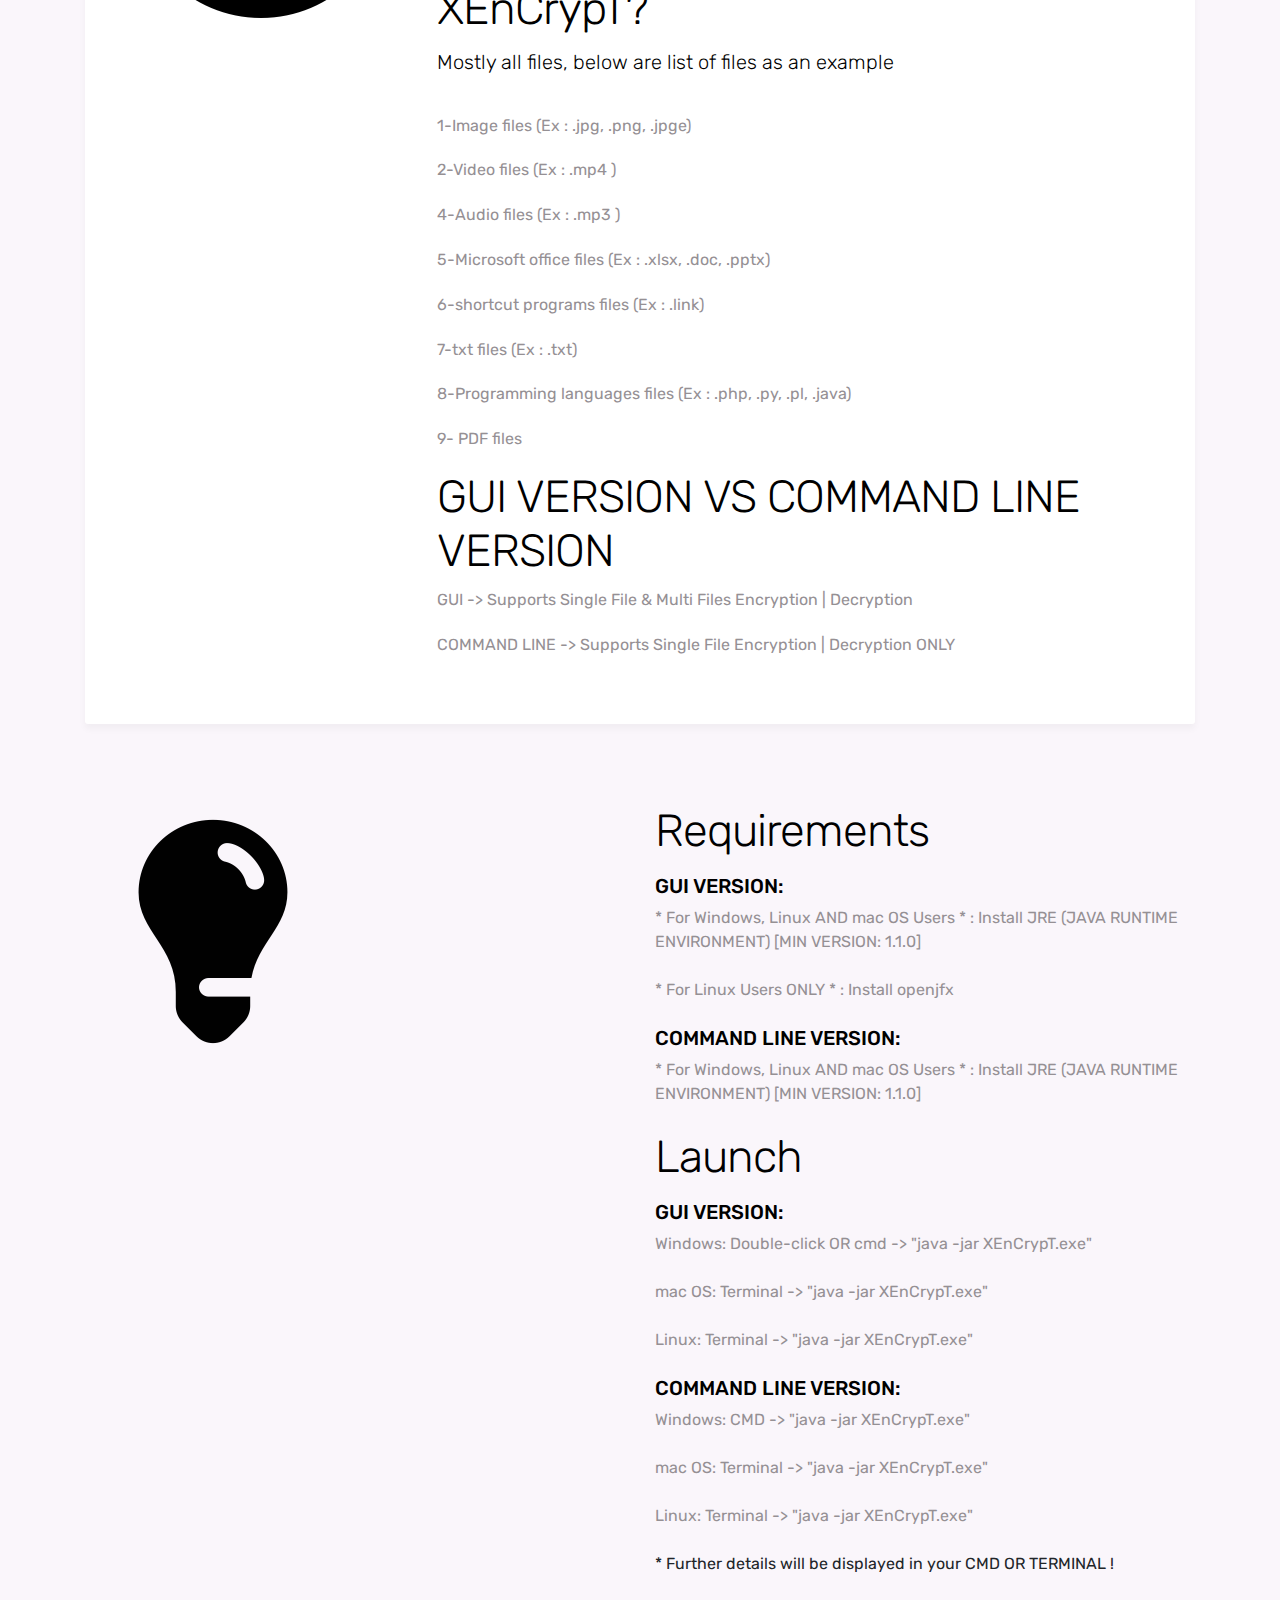
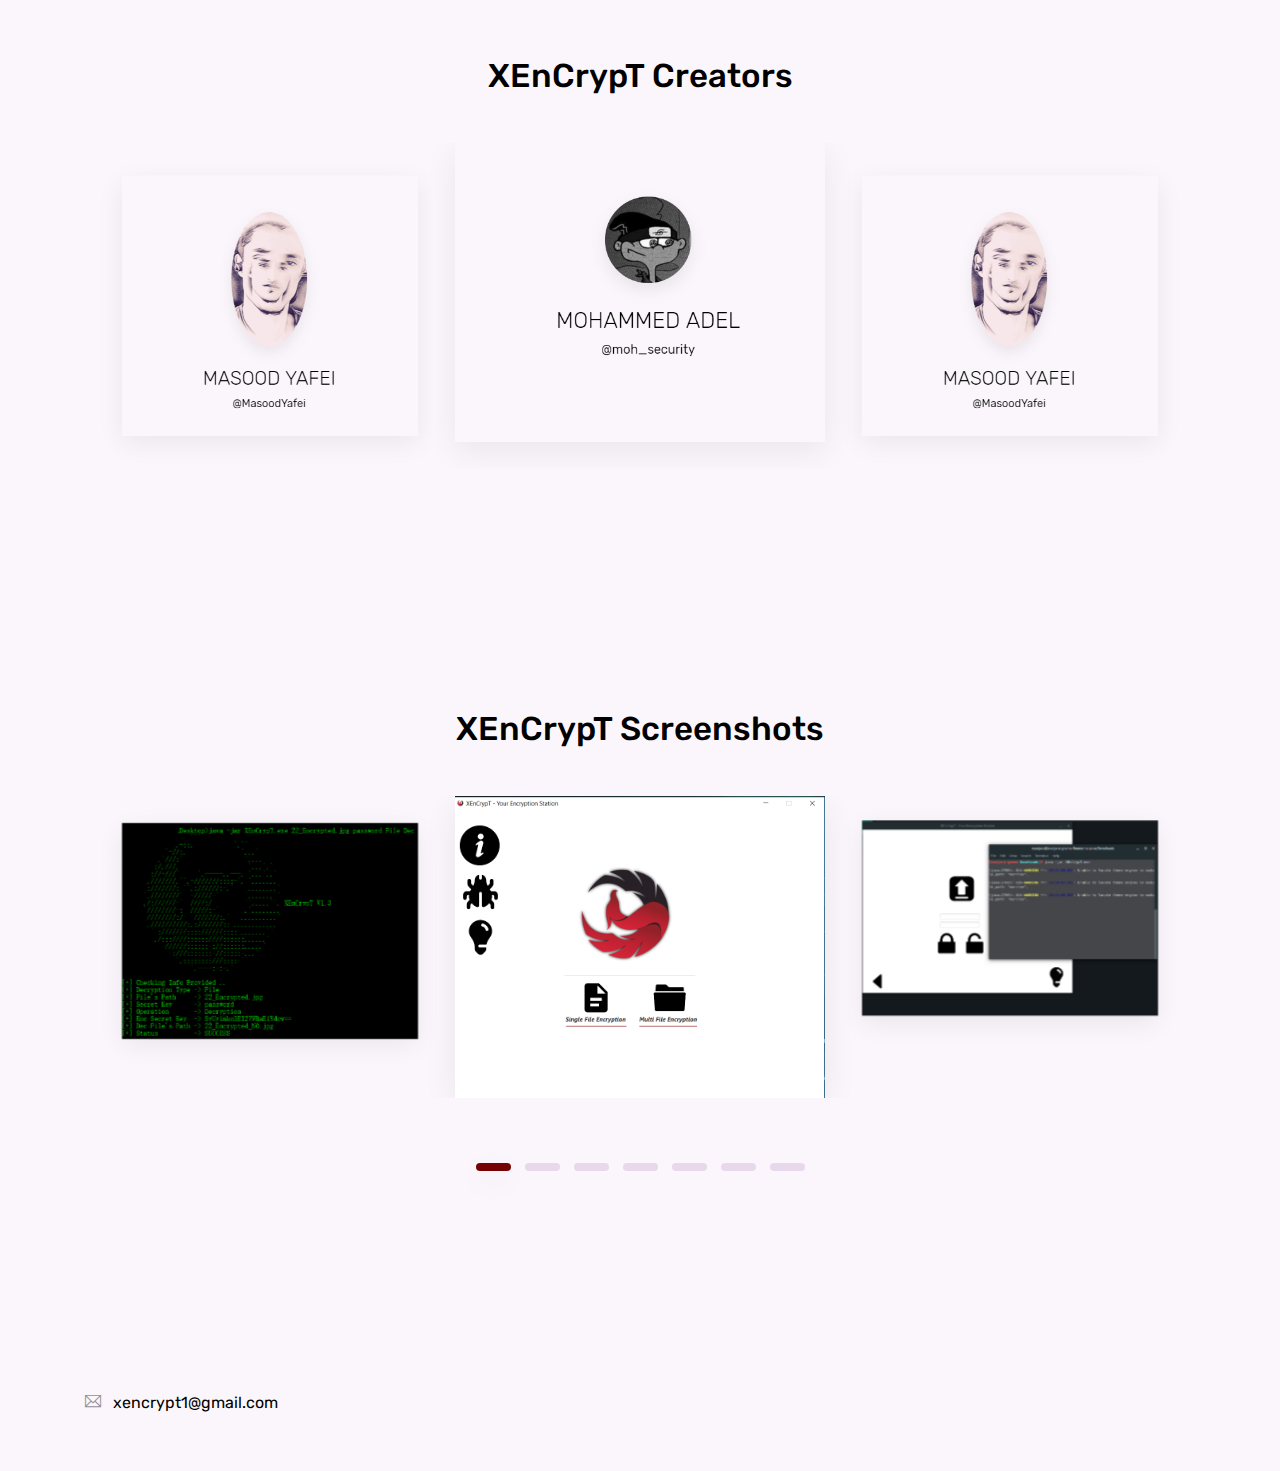
==== commit 2d64e5fd: "Update index.html" ====
--- a/index.html
+++ b/index.html
@@ -1,3 +1,4 @@
+
 <!doctype html>
 <html lang="en">
 <!--
@@ -146,7 +147,7 @@
                         <div>
 
                             <h2>About XEnCrypT</h2>
-                            <p class="lead">XEnCrypT is an encryption desktop application that uses AES 256 Encryption style which is mostly considered one of the most powerful encryption styles ever !
+                            <p class="lead">XEnCrypT is an encryption desktop application that uses AES 128 Encryption style !
                             </p>
                             <h2>What files can be encrypted using XEnCrypT?</h2>
                             <p class="lead">Mostly all files, below are list of files as an example </p>
